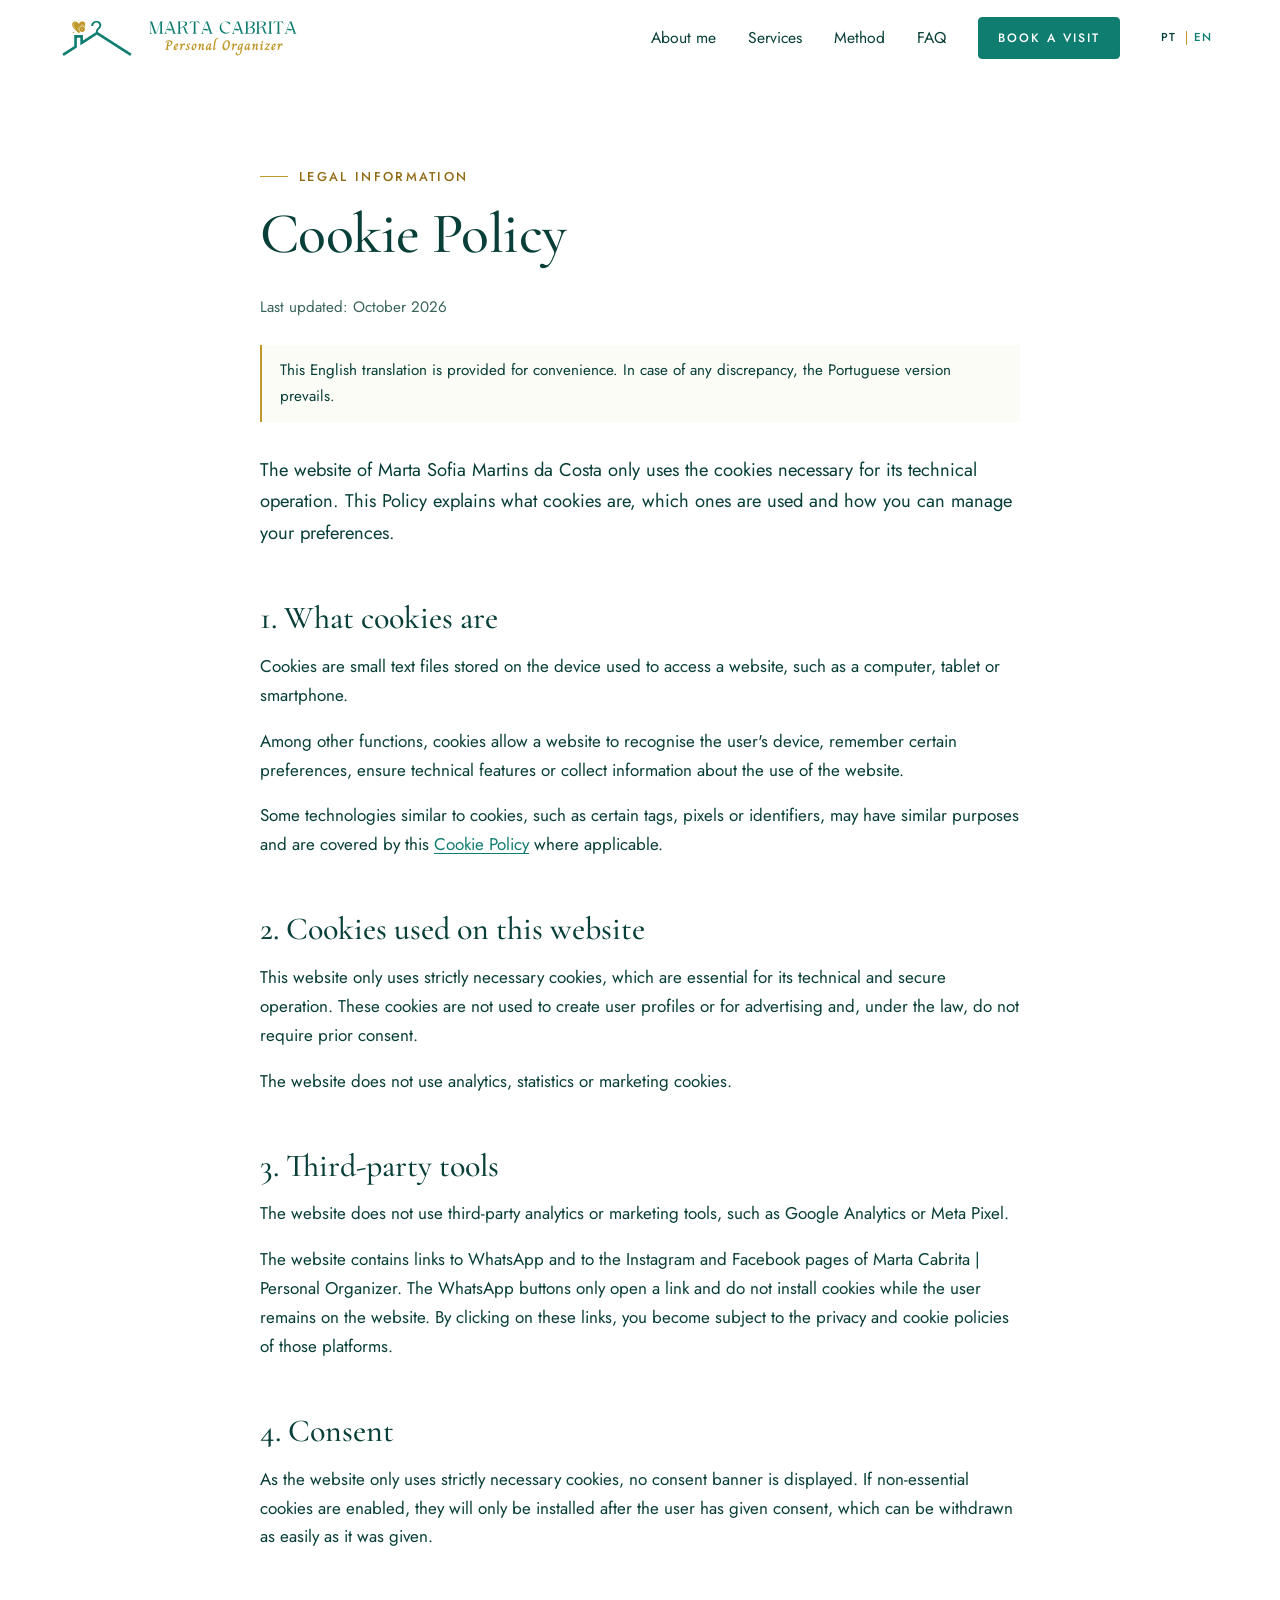
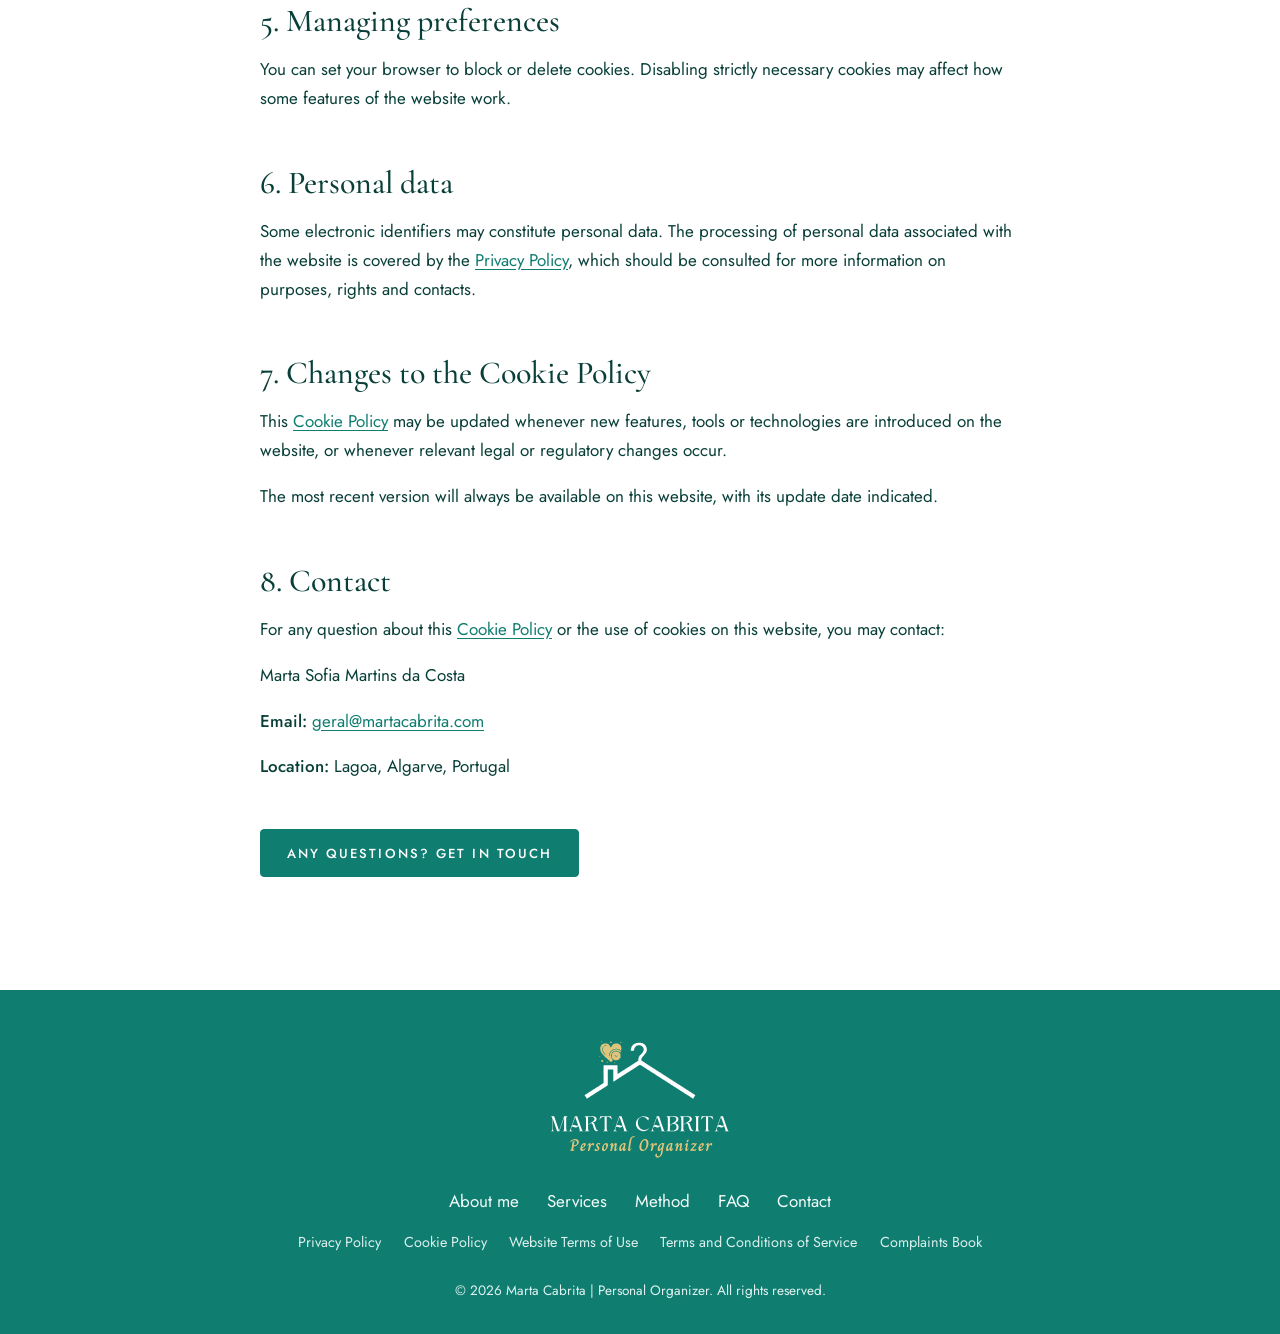
==== cookies.html @ 80154248 "Add files via upload" ====
<!doctype html>
<html lang="pt-PT">
<head>
  <meta charset="utf-8">
  <meta name="viewport" content="width=device-width, initial-scale=1">
  <title>Política de Cookies · Marta Cabrita | Personal Organizer</title>
  <meta name="description" content="O website de Marta Cabrita | Personal Organizer utiliza apenas os cookies estritamente necessários ao seu funcionamento técnico.">
  <meta name="robots" content="index, follow">
  <meta name="theme-color" content="#0F7D70">
  <link rel="icon" href="[data-uri]" type="image/svg+xml"http://www.w3.org/2000/svg" viewBox="0 0 120 120"%3E%3Crect width="120" height="120" rx="22" fill="%230f7d70"/%3E%3Cg transform="translate(6 13) scale(.9)"%3E%3Cg fill="none" stroke="%23fff" stroke-width="8" stroke-linecap="round" stroke-linejoin="round"%3E%3Cpath d="M8 74 L26 60.3 V42 H36 V52.7 L60 34.5 L112 74"/%3E%3Cpath d="M60 34.5 V31 C60 28 67.5 27 67.5 20 A7.5 7.5 0 1 0 52.5 20"/%3E%3C/g%3E%3Cg transform="translate(0 -3.5)"%3E%3Cpath d="M31 39 C19 31.5 18 22 23.5 19 C27 17 30 18.8 31 21.8 C32 18.8 35 17 38.5 19 C44 22 43 31.5 31 39 Z" fill="%23e6c46a"/%3E%3C/g%3E%3C/g%3E%3C/svg%3E" type="image/svg+xml">
  <script>
  /* Idioma: escolhe PT, EN, ES ou FR conforme o equipamento do visitante (ou a escolha guardada) */
  (function () {
    var SUP = ['pt', 'en'], lang = null;
    try { var s = localStorage.getItem('mc-lang'); if (SUP.indexOf(s) > -1) lang = s; } catch (e) {}
    if (!lang) {
      var list = (navigator.languages && navigator.languages.length) ? navigator.languages : [navigator.language || 'pt'];
      for (var i = 0; i < list.length && !lang; i++) {
        var b = String(list[i]).toLowerCase().split('-')[0];
        if (SUP.indexOf(b) > -1) lang = b;
      }
    }
    window.__lang = lang || 'en';
    var h = document.documentElement;
    h.classList.add('js');
    if (window.__lang !== 'pt') {
      h.lang = window.__lang;
      h.classList.add('i18n-pending');
      setTimeout(function () { h.classList.remove('i18n-pending'); }, 1500);
    }
  })();
  </script>
  <style>
/* Tipos de letra incluídos no ficheiro (sem pedidos a terceiros) */
@font-face{font-family:"Cormorant Garamond";src:url([data-uri]) format("woff2");font-weight:500;font-style:normal;font-display:swap}
@font-face{font-family:"Cormorant Garamond";src:url([data-uri]) format("woff2");font-weight:500;font-style:italic;font-display:swap}
@font-face{font-family:"Jost";src:url([data-uri]) format("woff2");font-weight:400;font-style:normal;font-display:swap}
@font-face{font-family:"Jost";src:url([data-uri]) format("woff2");font-weight:500 700;font-style:normal;font-display:swap}
/* =========================================================
   Marta Cabrita · Personal Organizer
   Paleta: verde-água + dourado
   ========================================================= */

/* ---------- Tokens ---------- */
:root {
  --aqua-950: #083F38;   /* verde-escuro */
  --aqua-900: #083F38;   /* verde-escuro: títulos e texto */
  --aqua-700: #0F7D70;   /* verde principal: botões, ligações, destaques */
  --aqua-600: #2AA596;   /* verde intermédio: formas e ícones */
  --aqua-400: #2AA596;
  --aqua-200: rgb(42 165 150 / .3);   /* linhas e divisórias: verde intermédio suavizado */
  --aqua-100: #F2FCFB;   /* verde muito claro: fundos de secções e caixas */
  --aqua-50:  #FFFFFF;

  --gold:       #BF9829;  /* dourado principal: linhas, ícones, molduras */
  --gold-light: #DFC57B;  /* dourado intermédio: sobre verde-escuro */
  --gold-text:  #926C15;  /* dourado escuro: texto dourado em fundo claro */

  --ink:   #083F38;
  --muted: #39645C;
  --paper: #FFFFFF;       /* branco: fundo principal */
  --cream: #FCFCF7;       /* creme: caixas e destaques suaves */
  --white: #FFFFFF;
  --font-script: "Charm", "Cormorant Garamond", cursive;

  --font-serif: "Cormorant Garamond", "Iowan Old Style", Georgia, serif;
  --font-sans: "Jost", system-ui, -apple-system, "Segoe UI", Roboto, sans-serif;

  --radius: 4px;
  --radius-lg: 6px;
  --shadow: 0 1px 2px rgb(18 63 60 / .06), 0 8px 28px rgb(18 63 60 / .08);
  --container: 1160px;
  --header-h: 76px;
  --ease: cubic-bezier(.2, .7, .2, 1);
}

/* ---------- Base ---------- */
*, *::before, *::after { box-sizing: border-box; }
html {
  -webkit-text-size-adjust: 100%;
  scroll-behavior: smooth;
  scroll-padding-top: var(--header-h);
}
body {
  margin: 0;
  font-family: var(--font-sans);
  font-size: 1.0625rem;
  line-height: 1.7;
  color: var(--ink);
  background: var(--paper);
  text-rendering: optimizeLegibility;
  -webkit-font-smoothing: antialiased;
}
img, svg { display: block; max-width: 100%; }
a { color: var(--aqua-700); text-underline-offset: .2em; }
a:hover { color: var(--aqua-900); }
h1, h2, h3 {
  font-family: var(--font-serif);
  font-weight: 500;
  line-height: 1.12;
  color: var(--aqua-900);
  margin: 0 0 .5em;
  text-wrap: balance;
}
h1 { font-size: clamp(2.6rem, 6vw, 4.4rem); letter-spacing: -.01em; }
h2 { font-size: clamp(2.1rem, 4.4vw, 3.1rem); }
h3 { font-size: 1.55rem; }
h1 em, h2 em, .band-quote em { font-style: italic; color: var(--aqua-600); }
p { margin: 0 0 1em; }
ul, ol { margin: 0; padding: 0; list-style: none; }

:focus-visible {
  outline: 3px solid var(--gold);
  outline-offset: 3px;
  border-radius: var(--radius);
}

.container {
  width: min(100% - 2rem, var(--container));
  margin-inline: auto;
}
@media (min-width: 640px) { .container { width: min(100% - 3rem, var(--container)); } }

.visually-hidden {
  position: absolute !important; width: 1px; height: 1px; padding: 0; margin: -1px;
  overflow: hidden; clip: rect(0 0 0 0); white-space: nowrap; border: 0;
}
.skip-link {
  position: absolute; left: 1rem; top: -100px; z-index: 100;
  background: var(--aqua-900); color: var(--white);
  padding: .6rem 1rem; border-radius: var(--radius); text-decoration: none;
}
.skip-link:focus { top: 1rem; color: var(--white); }

.eyebrow {
  font-size: .8rem;
  font-weight: 500;
  letter-spacing: .18em;
  text-transform: uppercase;
  color: var(--gold-text);
  margin-bottom: .9rem;
  display: inline-flex; align-items: center; gap: .7rem;
}
.eyebrow::before {
  content: ""; width: 28px; height: 1px; background: var(--gold);
}

/* ---------- Botões ---------- */
.btn {
  --bg: var(--aqua-700);
  display: inline-flex; align-items: center; justify-content: center; gap: .5rem;
  min-height: 48px;
  padding: .8rem 1.6rem;
  border: 1px solid var(--bg);
  border-radius: var(--radius);
  background: var(--bg);
  color: var(--white);
  font: 500 .82rem/1.2 var(--font-sans);
  letter-spacing: .16em;
  text-transform: uppercase;
  text-decoration: none;
  cursor: pointer;
  transition: background-color .25s var(--ease), color .25s var(--ease), transform .25s var(--ease), box-shadow .25s var(--ease);
}
.btn:hover { --bg: var(--aqua-900); color: var(--white); transform: translateY(-1px); box-shadow: 0 8px 20px rgb(31 111 106 / .25); }
.btn-ghost { background: transparent; color: var(--aqua-900); border-color: var(--gold); }
.btn-ghost:hover { background: var(--aqua-100); color: var(--aqua-900); box-shadow: none; }
.btn-small { min-height: 42px; padding: .55rem 1.2rem; font-size: .76rem; }
.btn-block { width: 100%; }
.btn-whatsapp { --bg: var(--gold-text); margin-top: 1.5rem; }
.btn-whatsapp:hover { --bg: #6e5419; box-shadow: 0 8px 20px rgb(138 106 34 / .25); }

/* ---------- Cabeçalho ---------- */
.site-header {
  position: sticky; top: 0; z-index: 50;
  background: rgb(251 253 252 / .86);
  -webkit-backdrop-filter: saturate(160%) blur(12px);
  backdrop-filter: saturate(160%) blur(12px);
  border-bottom: 1px solid transparent;
  transition: border-color .3s, box-shadow .3s;
}
.site-header.is-scrolled { border-color: var(--gold-light); box-shadow: 0 6px 24px rgb(18 63 60 / .06); }
.header-inner { display: flex; align-items: center; justify-content: space-between; height: var(--header-h); }

.brand { display: flex; align-items: center; gap: .75rem; text-decoration: none; color: var(--aqua-700); }
.brand-mark { width: 30px; height: 36px; }
.brand-text {
  font-family: var(--font-serif); font-size: 1.45rem; line-height: 1; color: var(--aqua-900);
  display: flex; flex-direction: column;
}
.brand-text small {
  font-family: var(--font-sans); font-size: .64rem; letter-spacing: .24em; text-transform: uppercase;
  color: var(--gold-text); margin-top: .3rem;
}

.site-nav ul { display: flex; align-items: center; gap: 2rem; }
.site-nav a:not(.btn) {
  position: relative; text-decoration: none; color: var(--ink); font-size: .98rem; padding: .4rem 0;
}
.site-nav a:not(.btn)::after {
  content: ""; position: absolute; left: 0; right: 0; bottom: 0; height: 1px;
  background: var(--gold); transform: scaleX(0); transform-origin: left;
  transition: transform .3s var(--ease);
}
.site-nav a:not(.btn):hover::after,
.site-nav a[aria-current="true"]::after { transform: scaleX(1); }

.nav-toggle { display: none; }

@media (max-width: 860px) {
  .nav-toggle {
    display: grid; place-items: center;
    width: 48px; height: 48px; border: 0; border-radius: var(--radius);
    background: var(--aqua-100); cursor: pointer;
  }
  .nav-toggle-bar, .nav-toggle-bar::before, .nav-toggle-bar::after {
    display: block; width: 20px; height: 2px; background: var(--aqua-900); border-radius: var(--radius);
    transition: transform .3s var(--ease), background-color .2s;
  }
  .nav-toggle-bar { position: relative; }
  .nav-toggle-bar::before, .nav-toggle-bar::after { content: ""; position: absolute; left: 0; }
  .nav-toggle-bar::before { top: -6px; }
  .nav-toggle-bar::after { top: 6px; }
  .nav-toggle[aria-expanded="true"] .nav-toggle-bar { background: transparent; }
  .nav-toggle[aria-expanded="true"] .nav-toggle-bar::before { transform: translateY(6px) rotate(45deg); }
  .nav-toggle[aria-expanded="true"] .nav-toggle-bar::after { transform: translateY(-6px) rotate(-45deg); }

  .site-nav {
    position: absolute; left: 0; right: 0; top: 100%;
    background: var(--paper);
    border-bottom: 1px solid var(--aqua-100);
    box-shadow: 0 20px 30px rgb(18 63 60 / .08);
    visibility: hidden; opacity: 0; transform: translateY(-8px);
    transition: opacity .25s var(--ease), transform .25s var(--ease), visibility .25s;
  }
  .site-nav.is-open { visibility: visible; opacity: 1; transform: none; }
  .site-nav ul { flex-direction: column; align-items: stretch; gap: 0; padding: .5rem 1rem 1.25rem; }
  .site-nav a:not(.btn) { display: block; padding: .9rem .25rem; border-bottom: 1px solid var(--aqua-100); font-size: 1.05rem; }
  .site-nav a:not(.btn)::after { display: none; }
  .site-nav .btn { margin-top: 1rem; width: 100%; }
}

/* ---------- Hero ---------- */
.hero {
  position: relative;
  overflow: hidden;
  background:
    radial-gradient(60rem 30rem at 85% 10%, var(--aqua-100), transparent 70%),
    linear-gradient(180deg, var(--paper), var(--aqua-50));
  padding: clamp(2.5rem, 7vw, 6rem) 0 clamp(3rem, 8vw, 6.5rem);
}
.hero-inner { display: grid; gap: 3rem; align-items: center; }
@media (min-width: 900px) { .hero-inner { grid-template-columns: 1.15fr .85fr; } }

.lead { font-size: clamp(1.1rem, 1.6vw, 1.25rem); color: var(--muted); max-width: 36rem; }
.hero-actions { display: flex; flex-wrap: wrap; gap: .8rem; margin: 2rem 0 2.2rem; }
.hero-points { display: flex; flex-wrap: wrap; gap: .6rem 1.6rem; color: var(--muted); font-size: .95rem; }
.hero-points li { display: inline-flex; align-items: center; gap: .5rem; }
.hero-points li::before {
  content: ""; width: 7px; height: 7px; background: var(--gold);
}
.hero-art { margin: 0; justify-self: center; width: min(100%, 420px); }
@media (max-width: 899px) { .hero-art { width: min(80%, 300px); } }
.hero-art svg { width: 100%; height: auto; filter: drop-shadow(0 30px 40px rgb(18 63 60 / .12)); }

/* ---------- Secções ---------- */
.section { padding: clamp(4rem, 9vw, 7rem) 0; }
.section-head { max-width: 40rem; margin-bottom: clamp(2.5rem, 5vw, 3.5rem); }
.section-head p:last-child { color: var(--muted); }

/* Sobre */
.about-inner { display: grid; gap: clamp(2.5rem, 6vw, 5rem); align-items: center; }
@media (min-width: 860px) { .about-inner { grid-template-columns: .9fr 1.1fr; } }
.about-photo { position: relative; width: min(440px, 100% - 24px); justify-self: center; margin-right: 18px; }
.about-photo::before {
  content: ""; position: absolute; inset: 18px -18px -18px 18px;
  border: 1px solid var(--gold);
}
.about-photo img,
.photo-placeholder {
  position: relative; width: 100%; aspect-ratio: 4 / 5; object-fit: cover;
  border-radius: var(--radius);
}
.photo-placeholder {
  display: grid; place-items: center;
  background: linear-gradient(160deg, var(--aqua-200), var(--aqua-600));
}
.photo-placeholder span {
  font-family: var(--font-serif); font-style: italic; font-size: clamp(5rem, 12vw, 8rem);
  color: var(--white); opacity: .9; letter-spacing: -.04em;
}
.values { display: grid; gap: 1rem; margin-top: 2rem; }
.values li {
  display: grid; gap: .1rem; padding: 1rem 1.25rem;
  border-left: 2px solid var(--gold); background: var(--aqua-50); border-radius: var(--radius);
}
.values strong { font-family: var(--font-serif); font-weight: 500; font-size: 1.35rem; color: var(--aqua-900); }
.values span { color: var(--muted); font-size: .98rem; }

/* Serviços */
.services { background: var(--aqua-50); }
.cards { display: grid; gap: 1.25rem; grid-template-columns: repeat(auto-fill, minmax(min(100%, 300px), 1fr)); }
.card {
  position: relative;
  background: var(--white);
  border: 1px solid var(--aqua-100);
  border-radius: var(--radius);
  padding: 2rem 1.75rem;
  box-shadow: var(--shadow);
  transition: transform .35s var(--ease), box-shadow .35s var(--ease), border-color .35s;
}
.card::before { content: ""; position: absolute; left: -1px; right: -1px; top: -1px; height: 2px; background: var(--gold); border-radius: var(--radius) var(--radius) 0 0; transform: scaleX(0); transform-origin: left; transition: transform .4s var(--ease); }
.card:hover::before { transform: scaleX(1); }
.card:hover { transform: translateY(-4px); border-color: var(--gold-light); box-shadow: 0 16px 40px rgb(18 63 60 / .12); }
.card-icon {
  width: 52px; height: 52px; padding: 10px; margin-bottom: 1.25rem;
  border-radius: var(--radius); background: var(--aqua-100);
  fill: none; stroke: var(--aqua-700); stroke-width: 2; stroke-linecap: round; stroke-linejoin: round;
}
.card p { color: var(--muted); margin: 0; }

/* Método */
.steps { display: grid; gap: 1.5rem; counter-reset: step; }
@media (min-width: 700px) { .steps { grid-template-columns: repeat(2, 1fr); } }
@media (min-width: 1050px) { .steps { grid-template-columns: repeat(4, 1fr); } }
.step { position: relative; padding-top: 1.5rem; border-top: 1px solid var(--aqua-200); }
.step-num {
  display: block; font-family: var(--font-serif); font-style: italic; font-size: 3rem; line-height: 1;
  color: var(--gold); margin-bottom: .75rem;
}
.step p { color: var(--muted); margin: 0; }

/* Faixa citação */
.band {
  background:
    radial-gradient(40rem 20rem at 10% 0%, rgb(95 179 169 / .35), transparent 70%),
    var(--aqua-900);
  color: var(--white);
  padding: clamp(4rem, 9vw, 6.5rem) 0;
  text-align: center;
}
.band-quote {
  font-family: var(--font-serif); font-size: clamp(1.9rem, 4.2vw, 3rem); line-height: 1.25;
  margin: 0 auto; max-width: 48rem; color: var(--white); text-wrap: balance;
}
.band-quote em { color: var(--gold-light); }

/* FAQ */
.faq-inner { display: grid; gap: 2rem; }
@media (min-width: 900px) { .faq-inner { grid-template-columns: .8fr 1.2fr; gap: 4rem; align-items: start; } }
.accordion { border-top: 1px solid var(--aqua-200); }
.accordion details { border-bottom: 1px solid var(--aqua-200); }
.accordion summary {
  display: flex; justify-content: space-between; align-items: center; gap: 1rem;
  padding: 1.25rem 0; cursor: pointer; list-style: none;
  font-family: var(--font-serif); font-size: 1.35rem; color: var(--aqua-900);
}
.accordion summary::-webkit-details-marker { display: none; }
.accordion summary::after {
  content: ""; flex: none; width: 12px; height: 12px;
  border-right: 2px solid var(--gold); border-bottom: 2px solid var(--gold);
  transform: rotate(45deg) translateY(-4px); transition: transform .3s var(--ease);
}
.accordion details[open] summary::after { transform: rotate(-135deg) translateY(-2px); }
.accordion details p { color: var(--muted); padding: 0 2rem 1.25rem 0; margin: 0; }

/* Contacto */
.contact { background: linear-gradient(180deg, var(--paper), var(--aqua-100)); }
.contact-inner { display: grid; gap: 3rem; }
@media (min-width: 900px) { .contact-inner { grid-template-columns: 1fr 1fr; gap: 5rem; align-items: start; } }
.contact-list { display: grid; gap: .9rem; margin-top: 1.75rem; }
.contact-list li { display: flex; align-items: center; gap: .9rem; }
.contact-list svg {
  flex: none; width: 40px; height: 40px; padding: 9px; border-radius: var(--radius);
  background: var(--white); border: 1px solid var(--gold-light);
  fill: none; stroke: var(--aqua-700); stroke-width: 1.6; stroke-linecap: round; stroke-linejoin: round;
}
.contact-list a { color: var(--ink); text-decoration: none; overflow-wrap: anywhere; }
.contact-list a:hover { color: var(--aqua-700); text-decoration: underline; }

.contact-form {
  background: var(--white);
  border-radius: var(--radius);
  padding: clamp(1.5rem, 4vw, 2.5rem);
  box-shadow: var(--shadow);
  border-top: 3px solid var(--gold);
}
.field { margin-bottom: 1.2rem; }
.field label { display: block; font-weight: 500; font-size: .95rem; margin-bottom: .4rem; color: var(--aqua-900); }
.field input, .field select, .field textarea {
  width: 100%; min-height: 48px;
  padding: .75rem 1rem;
  font: inherit; font-size: 1rem; color: var(--ink);
  background: var(--aqua-50);
  border: 1px solid var(--aqua-200);
  border-radius: var(--radius);
  transition: border-color .2s, box-shadow .2s, background-color .2s;
}
.field textarea { resize: vertical; min-height: 130px; }
.field input:focus, .field select:focus, .field textarea:focus {
  outline: none; background: var(--white); border-color: var(--aqua-600);
  box-shadow: 0 0 0 4px rgb(47 138 130 / .15);
}
.field [aria-invalid="true"] { border-color: #b3261e; }
.field-error { color: #b3261e; font-size: .88rem; margin: .35rem 0 0; }
.form-note { font-size: .85rem; color: var(--muted); margin: 1rem 0 0; text-align: center; }

/* ---------- Rodapé ---------- */
.site-footer { background: var(--aqua-950); color: var(--aqua-200); padding: 3rem 0 2rem; }
.footer-inner { display: grid; gap: 1.5rem; justify-items: center; text-align: center; }
.footer-brand { font-family: var(--font-serif); font-size: 1.6rem; color: var(--white); margin: 0; display: flex; flex-direction: column; line-height: 1.1; }
.footer-brand small { font-family: var(--font-sans); font-size: .66rem; letter-spacing: .24em; text-transform: uppercase; color: var(--gold-light); margin-top: .4rem; }
.site-footer ul { display: flex; flex-wrap: wrap; justify-content: center; gap: .5rem 1.75rem; }
.site-footer a { color: var(--aqua-200); text-decoration: none; }
.site-footer a:hover { color: var(--gold-light); }
.copyright { font-size: .85rem; margin: 0; opacity: .8; }

/* 404 */
.notfound { min-height: 100vh; display: grid; place-items: center; text-align: center; }
.notfound .lead { margin-inline: auto; }

/* ---------- Animações de entrada ---------- */
.js .reveal { opacity: 0; transform: translateY(18px); transition: opacity .7s var(--ease), transform .7s var(--ease); }
.js .reveal.is-visible { opacity: 1; transform: none; }

@media (prefers-reduced-motion: reduce) {
  html { scroll-behavior: auto; }
  *, *::before, *::after { transition-duration: .01ms !important; animation-duration: .01ms !important; }
  .js .reveal { opacity: 1; transform: none; }
}

/* ---------- Impressão ---------- */
@media print {
  .site-header, .hero-art, .contact-form, .btn { display: none !important; }
  body { background: #fff; }
}

@media (max-width: 859px) { .about-photo { width: min(320px, 100% - 24px); } }
/* ---------- Página legal ---------- */
.legal { padding: clamp(3rem, 7vw, 5rem) 0 clamp(4rem, 8vw, 6rem); background: linear-gradient(180deg, var(--aqua-50), var(--paper) 30rem); }
.legal-inner { max-width: 760px; }
.legal h1 { font-size: clamp(2.4rem, 5.5vw, 3.6rem); }
.legal h2 { font-size: clamp(1.6rem, 3vw, 2rem); margin-top: 0; padding-top: .5rem; }
.legal section { margin-top: 2.75rem; }
.legal ul:not(.legal-card) { list-style: none; display: grid; gap: .6rem; margin: 0 0 1em; }
.legal ul:not(.legal-card) li { position: relative; padding-left: 1.4rem; }
.legal ul:not(.legal-card) li::before { content: ""; position: absolute; left: 0; top: .72em; width: 6px; height: 6px; background: var(--gold); }
.legal-updated { color: var(--muted); font-size: .95rem; }
.legal-intro { font-size: 1.15rem; color: var(--ink); margin-top: 2rem; }
.legal-card { display: grid; gap: .35rem; padding: 1.25rem 1.5rem; margin: 0 0 1em; background: var(--white); border: 1px solid var(--aqua-100); border-left: 3px solid var(--gold); border-radius: var(--radius); box-shadow: var(--shadow); }
.legal-card strong, .legal li strong { color: var(--aqua-900); font-weight: 500; }
.legal-note { background: var(--aqua-100); border-radius: var(--radius); padding: 1.1rem 1.4rem; margin: 1.5rem 0; }
.legal-note p { margin: 0; }
.legal mark { background: #F5EDCB; color: #926C15; padding: 0 .3em; border-radius: var(--radius); }
.toc { margin-top: 2rem; padding: 1.25rem 1.5rem; background: var(--white); border: 1px solid var(--aqua-100); border-radius: var(--radius); }
.toc-title { font-weight: 500; color: var(--aqua-900); margin-bottom: .5rem; }
.toc ol { list-style: decimal; padding-left: 1.3rem; display: grid; gap: .25rem; }
.toc ol li::marker { color: var(--gold-text); }
.toc a { text-decoration: none; }
.toc a:hover { text-decoration: underline; }
.table-wrap { overflow-x: auto; margin: 0 0 1em; border: 1px solid var(--aqua-100); border-radius: var(--radius); background: var(--white); }
.legal table { width: 100%; border-collapse: collapse; font-size: .97rem; min-width: 520px; }
.legal th, .legal td { text-align: left; vertical-align: top; padding: .85rem 1.1rem; border-bottom: 1px solid var(--aqua-100); }
.legal th { background: var(--aqua-50); color: var(--aqua-900); font-weight: 500; }
.legal tr:last-child td { border-bottom: 0; }
.legal-back { margin-top: 3rem; }
.copyright a { color: inherit; text-decoration: underline; }
@media (max-width: 480px) { .site-header .btn-small { padding: .5rem .9rem; font-size: .88rem; } .brand-text { font-size: 1.25rem; } }
/* ---------- Transição suave entre páginas ---------- */
@view-transition { navigation: auto; }
.site-header { view-transition-name: cabecalho; }
.site-footer { view-transition-name: rodape; }
::view-transition-old(root) { animation: sair .25s var(--ease) both; }
::view-transition-new(root) { animation: entrar .35s var(--ease) both; }
@keyframes sair { to { opacity: 0; transform: translateY(-6px); } }
@keyframes entrar { from { opacity: 0; transform: translateY(8px); } }
@media (prefers-reduced-motion: reduce) {
  ::view-transition-old(root), ::view-transition-new(root) { animation: none; }
}
/* Botão "Marcar visita" com a mesma cor da página principal */
.site-nav .btn, .site-nav .btn:hover { --bg: #0f7d70; }
/* ---------- Idiomas ---------- */
.i18n-pending body { visibility: hidden; }
.lang-switch { display: flex; gap: .15rem; }
.lang-switch button {
  min-width: 34px; min-height: 34px; padding: .2rem .35rem;
  font: 500 .72rem/1 var(--font-sans); letter-spacing: .12em;
  color: var(--muted); background: transparent;
  border: 1px solid transparent; border-radius: var(--radius); cursor: pointer;
  transition: color .2s, border-color .2s;
}
.lang-switch button:hover { color: var(--aqua-700); }
.lang-switch button[aria-pressed="true"] { color: var(--aqua-700); border-color: var(--gold); }
@media (max-width: 860px) {
  .site-nav .lang-item { order: 99; padding-top: 1rem; }
  .lang-switch { justify-content: center; gap: .5rem; }
  .lang-switch button { min-width: 48px; min-height: 44px; font-size: .8rem; }
}
/* ---------- Topo: benefícios (maqueta) ---------- */
.hero { background: var(--paper); padding: clamp(3.5rem, 8vw, 6.5rem) 0 clamp(3.5rem, 7vw, 5.5rem); border-bottom: 1px solid var(--aqua-100); overflow: visible; }
.hero-intro { text-align: center; max-width: 52rem; margin: 0 auto clamp(3rem, 6vw, 4.5rem); }
.hero-intro .eyebrow { color: var(--aqua-700); letter-spacing: .24em; }
.hero-intro .eyebrow::before { display: none; }
.hero-intro h1 { font-size: clamp(2.3rem, 4.8vw, 4rem); margin-bottom: 0; }
.hero-intro h1 em { display: inline-block; }
.hero-intro .lead { margin: 1.5rem auto 0; max-width: 40rem; }
.benefits { display: grid; grid-template-columns: repeat(4, minmax(0, 1fr)); gap: clamp(1.5rem, 3vw, 2.5rem); }
.benefit { display: flex; flex-direction: column; align-items: center; text-align: center; }
.benefit img { width: 100%; max-width: 270px; height: auto; mix-blend-mode: multiply; margin-bottom: 1.4rem; }
.benefit-label { font-size: .76rem; font-weight: 500; letter-spacing: .22em; text-transform: uppercase; color: var(--aqua-700); margin: 0 0 .7rem; }
.benefit-title { font-style: italic; font-size: clamp(1.45rem, 2vw, 1.85rem); line-height: 1.18; margin: 0 0 .9rem; text-wrap: balance; }
.benefit-text { color: var(--muted); font-size: .98rem; line-height: 1.7; max-width: 19rem; margin: 0 0 1.6rem; }
.benefit::after { content: ""; width: 48px; height: 1px; background: var(--gold); margin-top: auto; }
@media (max-width: 1000px) { .benefits { grid-template-columns: repeat(2, minmax(0, 1fr)); row-gap: 3rem; } }
@media (max-width: 560px) {
  .benefits { grid-template-columns: 1fr; row-gap: 2.75rem; }
  .benefit img { max-width: 240px; }
}

/* ---------- Cabeçalho (maqueta) ---------- */
.site-nav a[aria-current="true"] { color: var(--aqua-700); }
.lang-switch { gap: 0; }
.lang-switch button, .lang-switch button[aria-pressed="true"] { border: 0; color: var(--ink); position: relative; }
.lang-switch button[aria-pressed="true"] { color: var(--aqua-700); font-weight: 600; }
.lang-switch button + button::before {
  content: ""; position: absolute; left: 0; top: 50%; width: 1px; height: 14px;
  background: var(--gold); transform: translateY(-50%);
}
/* ---------- Logótipo ---------- */
.brand { gap: .8rem; }
.brand-mark { width: 60px; height: 39px; flex: none; }
.brand-text { font-family: var(--font-serif); font-size: 1.28rem; line-height: 1; letter-spacing: .12em; text-transform: uppercase; color: var(--aqua-700); }
.brand-text small { font-family: var(--font-serif); font-style: italic; font-size: 1.02rem; letter-spacing: .02em; text-transform: none; color: var(--gold); margin-top: .28rem; }
.footer-mark { display: block; width: 76px; height: 49px; margin: 0 auto -.6rem; }
.footer-brand { letter-spacing: .12em; text-transform: uppercase; font-size: 1.45rem; }
.footer-brand small { font-family: var(--font-serif); font-style: italic; font-size: 1.1rem; letter-spacing: .02em; text-transform: none; }
@media (max-width: 480px) { .brand-mark { width: 44px; height: 29px; } .brand-text { font-size: 1.08rem; letter-spacing: .1em; } .brand-text small { font-size: .92rem; } }
/* ================= Identidade visual Marta Cabrita ================= */
@font-face{font-family:"Charm";src:url([data-uri]) format("woff2");font-weight:400;font-style:normal;font-display:swap}
.logo-sprite { position: absolute; width: 0; height: 0; overflow: hidden; }
h1, h2, h3 { color: var(--aqua-900); }
h1 em, h2 em, .hero-intro h1 em { color: var(--aqua-700); }
.eyebrow { color: var(--gold-text); }
.hero-intro .eyebrow, .benefit-label { color: var(--aqua-700); }
.btn:hover { --bg: var(--aqua-900); }
.btn-ghost { color: var(--aqua-900); border-color: var(--gold); }
.btn-ghost:hover { background: var(--aqua-100); color: var(--aqua-900); }
.btn-whatsapp { --bg: var(--gold-text); }
.btn-whatsapp:hover { --bg: var(--aqua-900); }
.site-header { background: rgb(255 255 255 / .94); }
.site-header.is-scrolled { border-color: var(--aqua-100); }
.services { background: var(--aqua-100); }
.card { border-color: var(--white); }
.card-icon { background: var(--aqua-100); stroke: var(--aqua-700); }
.values li { background: var(--cream); }
.toc, .legal-card { background: var(--cream); }
.band { background: radial-gradient(40rem 20rem at 10% 0%, rgb(42 165 150 / .28), transparent 70%), var(--aqua-900); }
.band-quote { font-family: var(--font-script); font-size: clamp(1.9rem, 4vw, 2.9rem); line-height: 1.35; }
.band-quote em { font-style: normal; color: var(--gold-light); }
.contact { background: linear-gradient(180deg, var(--paper), var(--aqua-100)); }
.field input, .field select, .field textarea { background: var(--white); border-color: var(--aqua-200); }
.field input:focus, .field select:focus, .field textarea:focus { border-color: var(--aqua-700); box-shadow: 0 0 0 4px rgb(15 125 112 / .14); }
.site-footer { background: var(--aqua-900); color: var(--aqua-100); }
.site-footer a { color: var(--aqua-100); }
.site-footer a:hover { color: var(--gold-light); }
.step-num { color: var(--gold); }
:focus-visible { outline-color: var(--gold); }
/* Logótipo oficial */
.brand { gap: .7rem; align-items: center; }
.brand-symbol { width: 74px; height: 40px; flex: none; }
.brand-wordmark { width: 156px; height: 43px; flex: none; }
.footer-logo { display: grid; justify-items: center; gap: .55rem; --logo-green: #FFFFFF; --logo-gold: #DFC57B; }
.footer-symbol { width: 118px; height: 64px; }
.footer-wordmark { width: 190px; height: 52px; }
@media (max-width: 480px) { .brand-symbol { width: 58px; height: 32px; } .brand-wordmark { width: 104px; height: 29px; } }
/* ================= Alterações outubro 2026 ================= */
/* Serviços: ícones dourados */
.card-icon { background: var(--cream); stroke: var(--gold); stroke-width: 1.8; }
.card:hover { border-color: var(--gold-light); }
/* Sobre mim */
.about-copy p { margin-bottom: .9em; }
.about-highlight { font-family: var(--font-serif); font-style: italic; font-size: 1.4rem; line-height: 1.4; color: var(--aqua-700); margin: 1.4rem 0 0; padding-left: 1.1rem; border-left: 2px solid var(--gold); }
/* Perguntas frequentes com + */
.accordion summary::after {
  content: "+"; width: auto; height: auto; border: 0; transform: none;
  font: 300 1.75rem/1 var(--font-sans); color: var(--gold); transition: transform .3s var(--ease);
}
.accordion details summary::after, .accordion details[open] summary::after { transform: none !important; }
.accordion details:not([open]) > summary::after { content: "+"; }
.accordion details[open] > summary::after { content: "−"; }
.faq-more { border-bottom: 0 !important; margin-top: 2rem; }
.faq-more > summary {
  justify-content: center; gap: .6rem; width: max-content; margin: 0 auto; padding: .8rem 1.5rem;
  border: 1px solid var(--gold); border-radius: var(--radius);
  font: 500 .82rem/1.2 var(--font-sans); letter-spacing: .14em; text-transform: uppercase; color: var(--aqua-900);
}
.faq-more > summary:hover { background: var(--cream); }
.faq-more > summary::after { font-size: 1.3rem; }
.faq-groups { padding-top: 1rem; text-align: left; }
.faq-group-title {
  font: 500 .78rem/1.4 var(--font-sans); letter-spacing: .18em; text-transform: uppercase; color: var(--gold-text);
  margin: 2.2rem 0 .3rem; padding-bottom: .6rem; border-bottom: 1px solid var(--gold-light);
}
/* Rodapé com informação legal */
.footer-legal ul { gap: .4rem 1.4rem; font-size: .9rem; }
.footer-legal a { opacity: .9; }
.site-footer nav + nav { margin-top: -.6rem; }
/* Páginas legais */
.legal h3 { font-size: 1.3rem; margin: 1.6rem 0 .5rem; }
.legal section > ul { margin-bottom: 1em; }
.legal-lang-note { display: none; background: var(--cream); border-left: 2px solid var(--gold); padding: .8rem 1.1rem; margin: 1.5rem 0 0; font-size: .95rem; }
html[lang="en"] .legal-lang-note { display: block; }
.legal-form { background: var(--cream); border: 1px solid var(--gold-light); border-radius: var(--radius); padding: 1.3rem 1.5rem; margin: 1rem 0; }
.legal-form p { margin: 0 0 .5rem; }
.legal-identity { background: var(--cream); border-left: 3px solid var(--gold); border-radius: 0 var(--radius) var(--radius) 0; padding: 1.1rem 1.4rem; margin: 0 0 1em; }
.legal-identity p { margin: 0 0 .25rem; }
/* Paleta atualizada (verde muito claro #F2FCFB, creme #FCFCF7): linhas e divisórias num tom suave do verde intermédio */
.site-header.is-scrolled, .hero { border-color: var(--aqua-200); }
.toc, .table-wrap, .legal th, .legal td { border-color: var(--aqua-200); }
.card { border-color: var(--aqua-200); }
/* Linhas separadoras subtis em dourado fino (as do método mantêm-se) */
:root { --line-gold: rgb(191 152 41 / .38); }
.site-header { border-bottom-width: 1px; }
.site-header.is-scrolled { border-color: var(--line-gold); box-shadow: 0 4px 18px rgb(8 63 56 / .04); }
.hero { border-bottom: 1px solid var(--line-gold); }
.accordion, .accordion details { border-color: var(--line-gold); }
.faq-group-title { border-bottom-color: var(--line-gold); }
.toc, .table-wrap, .legal th, .legal td { border-color: var(--line-gold); }
/* Fundos verdes no verde principal da paleta (#0F7D70) */
.band { background: radial-gradient(40rem 20rem at 10% 0%, rgb(42 165 150 / .45), transparent 70%), var(--aqua-700); }
.site-footer { background: var(--aqua-700); color: var(--aqua-100); }
.site-footer .copyright { opacity: .92; }
.btn:hover { --bg: var(--aqua-700); box-shadow: 0 8px 22px rgb(15 125 112 / .32); }
.btn-whatsapp:hover { --bg: var(--aqua-700); }
  </style>
  <!-- Pré-carrega a outra página para a navegação ser instantânea -->
  <script type="speculationrules">{"prerender":[{"where":{"href_matches":"*index.html*"},"eagerness":"moderate"}]}</script>
  <link rel="prefetch" href="index.html">
</head>
<body>
  <svg class="logo-sprite" width="0" height="0" aria-hidden="true" focusable="false"><defs><clipPath id="mcsa"><path d="M242 250h71.69v64H242Zm0 0"/></clipPath><clipPath id="mcsb"><path d="M239.44 292H243v4h-3.56Zm0 0"/></clipPath><clipPath id="mcsc"><path d="M288 313h4v3.83h-4Zm0 0"/></clipPath><clipPath id="mcsd"><path d="M244 243.33h5V247h-5Zm0 0"/></clipPath><symbol id="mc-simbolo" viewBox="179.48 232.27 390.77 213.07"><path style="fill:var(--logo-green,#0F7D70)" fill-rule="evenodd" d="M197.59 433.82c-.23-.25-.42-.5-.42-.55s-.47-.8-1.05-1.66a46 46 0 0 1-1.14-1.76c-.1-.22-.22-.41-1.05-1.65a53 53 0 0 0-1.67-2.6 31 31 0 0 1-1.07-1.66c0-.04-.17-.29-.37-.55-.42-.55-.37-.99.13-1.22.41-.19.61-.31 2.37-1.48a26 26 0 0 1 2.28-1.45c.12-.06.62-.38 1.11-.72s.93-.61.96-.61c.04 0 .49-.29 1-.64s.96-.64.99-.64.46-.28.95-.61c.5-.34 1-.66 1.11-.72.32-.15.63-.35 2.28-1.45a23 23 0 0 1 2.28-1.44c.12-.06.62-.38 1.11-.72s.92-.61.95-.61.48-.29.99-.64c.52-.35.98-.64 1.02-.64s.32-.18.61-.39q.85-.66 1.3-.85c.12-.06.62-.38 1.11-.71.49-.34.93-.62.96-.62s.48-.28 1-.64c.51-.35.96-.64.99-.64.02 0 .45-.27.95-.61s.99-.66 1.11-.72c.31-.15.63-.35 2.28-1.44a27 27 0 0 1 2.27-1.45c.12-.06.62-.38 1.12-.72.49-.33.92-.61.95-.61s.47-.29.99-.64c.51-.35.96-.64.99-.64s.47-.27.97-.61c1.29-.85 1.44-.95 1.68-1.05.11-.05.44-.28.73-.5s.55-.4.59-.4.48-.27.98-.61c.49-.33 1-.67 1.13-.74l1.25-.79 1.27-.78 1.73-1.14a30 30 0 0 1 2.28-1.45c.12-.05.62-.38 1.11-.71.5-.34.93-.62.96-.62s.47-.28.98-.64c.52-.35.97-.64 1-.64s.47-.27.96-.61 1-.66 1.11-.72c.32-.15.63-.35 2.28-1.44 1.65-1.1 1.96-1.3 2.28-1.45.12-.06.62-.38 1.11-.72s.94-.61 1-.61c.05 0 .34-.21.63-.46l.54-.46v-29.33c0-18.3.05-29.41.13-29.54.12-.19 2.87-.22 23.08-.25 16.91-.03 23 0 23.14.12.16.14.19 2.58.19 14.59 0 14.14.03 15.08.43 14.44.1-.16.48-.41 1-.66.12-.06.62-.38 1.11-.72s.92-.61.95-.61.48-.29.99-.65c.52-.35.96-.64 1-.64.03 0 .47-.27.97-.6 1.28-.86 1.43-.95 1.67-1.06.12-.05.45-.27.73-.5.29-.22.56-.4.61-.4s.5-.29 1.02-.64c.51-.35.96-.64.98-.64s.46-.28.96-.61c.49-.34.99-.66 1.11-.72.31-.15.63-.35 2.28-1.45a25 25 0 0 1 2.27-1.44c.12-.06.62-.38 1.12-.72.49-.34.92-.61.95-.61s.47-.29.99-.64c.51-.35.97-.64 1.02-.64.04 0 .32-.18.6-.39a7 7 0 0 1 1.3-.85c.12-.06.62-.38 1.12-.71.49-.34.92-.62.96-.62s.48-.28.99-.64c.52-.35.96-.64.99-.64s.46-.27.95-.61c.5-.34 1-.66 1.12-.72.31-.15.62-.35 2.27-1.44a26 26 0 0 1 2.28-1.45c.12-.06.61-.37 1.09-.7s.93-.62.99-.65c.07-.03.8-.5 1.62-1.04a23 23 0 0 1 2.28-1.45c.12-.06.62-.38 1.11-.72s.92-.61.95-.61.48-.29.99-.64c.52-.36.97-.64 1-.64s.47-.28.97-.61a14 14 0 0 1 1.67-1.06c.12-.05.45-.27.73-.49.29-.22.56-.41.61-.41s.5-.28 1.02-.64c.51-.35.96-.64.99-.64s.45-.27.95-.61.99-.66 1.11-.72c.32-.15.63-.35 2.28-1.44 1.65-1.1 1.96-1.3 2.28-1.45.11-.06.61-.38 1.11-.72.49-.33.92-.61.95-.61s.47-.29.99-.64a10 10 0 0 1 1-.64c.03 0 .48-.29.99-.64.52-.35.97-.64 1.01-.64.03 0 .49-.29 1-.64.52-.36.96-.64 1-.64.03 0 .48-.29.99-.64.52-.36.97-.64 1-.64s.38-.24.78-.52l.71-.51v-1.66c-.01-3.14.54-6.58 1.37-8.53.1-.26.19-.53.19-.62 0-.13 1.23-2.66 1.62-3.33a78 78 0 0 1 2.66-3.83 92 92 0 0 1 2.82-3.21 162 162 0 0 0 6.54-7.39c.2-.21 1.13-1.61 1.41-2.13 1.3-2.39 1.49-3.1 1.57-5.85.08-2.82-.16-3.95-1.33-6.34a12 12 0 0 0-2.6-3.68 15 15 0 0 0-3.93-3.02l-.93-.48c-.85-.46-1.29-.62-3.27-1.16-1.08-.3-5.42-.34-6.83-.07-1.67.32-2.62.6-3.71 1.11l-1.42.66c-.78.36-2.1 1.39-3.31 2.57-.96.94-1.47 1.58-2.19 2.79a18 18 0 0 0-1.38 2.99c-.11.15-.23.47-.27.71s-.14.62-.22.85c-.25.71-.49 1.8-.61 2.71-.06.47-.18 1.23-.27 1.7-.08.47-.15 1.1-.15 1.4q0 .54-.23.62c-.34.14-9.9-.25-10.2-.4-.22-.12-.25-.26-.18-1.02.22-2.33.39-3.68.59-4.65.13-.59.25-1.23.29-1.43.08-.48.73-2.64 1.01-3.34a21 21 0 0 1 2.35-4.65c.22-.28.39-.56.39-.62 0-.1.53-.8 1.28-1.71 1.41-1.7 4.13-4.07 5.48-4.77l1.14-.63a22 22 0 0 1 4.99-2.15c1.87-.55 2.17-.63 3.27-.83 5.95-1.11 12.28-.81 17.08.79l.86.25c.23.06.78.28 1.22.49s.84.37.89.37c.12 0 1.78 1.02 3.22 1.98a28 28 0 0 1 6.01 6.07 20 20 0 0 1 3.27 8.47c.36 2.69.36 4.02 0 6.69-.19 1.4-.38 2.12-1.1 4.02a26 26 0 0 1-1.91 3.74c-.31.61-2.51 3.63-3.62 4.96a108 108 0 0 1-4.07 4.65l-1.56 1.71c-.06.04-.63.71-1.28 1.49l-1.49 1.78a15 15 0 0 0-3.36 9.55c0 1.48.02 1.57.33 1.7.35.15.45.21 1.78 1.1.49.33.93.61.96.61.04 0 .49.28 1 .64.51.35.96.64.99.64s.46.27.95.61 1 .66 1.11.72c.32.15.64.35 2.28 1.45.82.54 1.55 1.01 1.62 1.04s.51.32 1 .65c.48.33.96.64 1.08.7.32.15.63.35 2.28 1.45a23 23 0 0 0 2.28 1.44c.12.06.62.38 1.11.72s.92.61.95.61.48.29.99.64c.52.36.96.64 1 .64.03 0 .48.29.99.64.52.36.97.64 1.01.64s.49.29 1 .65c.52.35.97.64 1 .64s.48.28 1 .64c.51.35.95.64.98.64s.46.27.96.61.99.66 1.11.72c.31.15.63.35 2.28 1.44 1.65 1.1 1.96 1.3 2.27 1.45.12.06.62.38 1.12.72.49.33.92.61.95.61s.47.29.99.64c.51.35.97.64 1.02.64.04 0 .32.18.6.39.59.44.99.71 1.3.85.12.05.62.37 1.12.71.49.34.92.61.95.61.04 0 .49.29 1 .64.52.36.96.64.99.64s.46.28.95.62c.5.33 1 .66 1.11.71.32.16.63.36 2.28 1.45.82.55 1.61 1.06 1.74 1.14l1.26.78 1.25.79c.13.07.64.41 1.14.74.49.34.93.61.97.61s.31.17.6.39c.59.44.99.7 1.3.85.12.05.62.37 1.11.71s.93.61.96.61.48.29 1 .64c.51.35.96.64.99.64s.45.28.95.61c.49.34.99.66 1.11.72.32.16.64.36 2.28 1.45a38 38 0 0 0 1.62 1.05c.06.03.51.32.99.65.48.32.97.64 1.09.7.31.15.63.35 2.28 1.44a27 27 0 0 0 2.28 1.45c.11.05.61.38 1.11.71.49.34.92.62.95.62s.47.29.99.64c.51.35.96.64 1 .64.03 0 .46.27.96.6 1.29.86 1.44.95 1.68 1.06.11.05.44.28.73.5s.56.4.6.4c.05 0 .51.29 1.02.64.52.35.96.64.99.64s.46.28.95.62c.5.33 1 .66 1.12.71.31.16.62.36 2.27 1.45a24 24 0 0 0 2.28 1.44c.12.06.62.38 1.11.72s.93.61.96.61.47.29.98.64c.52.36.98.65 1.03.65.04 0 .31.17.6.39.59.44.99.7 1.3.84.12.06.62.38 1.11.71.5.34.93.62.96.62.04 0 .48.29 1 .64.51.35.96.64.99.64s.46.28.95.61c.49.34.99.66 1.11.72.32.15.63.35 2.28 1.45l1.74 1.13 1.26.79 1.25.78 1.13.75c.5.33.94.6.98.6s.31.18.6.39c.58.45.98.71 1.3.85.11.05.62.37 1.11.71s.92.62.95.62.48.28.99.64c.51.35.96.64 1 .64.03 0 .46.27.96.61s.99.66 1.11.72c.32.15.64.35 2.28 1.45l1.61 1.04c.07.03.52.32 1 .65s.97.64 1.09.7c.31.15.63.35 2.28 1.45a25 25 0 0 0 2.27 1.44c.12.06.62.38 1.12.72.49.34.92.61.95.61s.47.29.99.64c.51.36.96.64.99.64s.47.28.97.61c1.29.86 1.44.95 1.67 1.06.12.05.45.27.74.49s.55.41.6.41.51.28 1.02.64c.52.35.96.64.99.64s.46.27.95.61c.5.34 1 .66 1.11.72.32.15.63.35 2.28 1.44 1.65 1.1 1.96 1.3 2.28 1.45.12.06.62.38 1.11.72s.92.61.95.61.48.29.99.64c.52.35.98.64 1.02.64s.32.18.61.39q.85.65 1.3.85c.12.05.62.37 1.11.71s.93.61.96.61.48.29 1 .64c.51.36.96.64.99.64s.45.28.95.62.99.66 1.11.71c.32.16.63.36 2.28 1.45.82.55 1.6 1.06 1.74 1.14l1.26.78 1.25.79c.13.07.64.41 1.13.74.5.34.94.61.98.61s.31.17.59.39c.59.44.99.7 1.31.85.11.05.61.37 1.11.71.49.33.92.61.95.61s.47.29.99.64c.51.35.96.64.99.64s.47.27.97.61c1.29.86 1.44.95 1.68 1.05.11.05.44.28.73.5s.56.4.6.4c.05 0 .51.29 1.02.64.52.36.97.65 1.02.65.16 0 1.18.88 1.18 1.03 0 .08-.16.36-.35.61-.2.26-.36.5-.36.54 0 .03-.48.78-1.07 1.66s-1.07 1.62-1.07 1.64a10 10 0 0 1-.64.98c-.35.52-.64.97-.64 1.01s-.29.49-.64 1c-.35.52-.64.96-.64.99s-.29.48-.64.99c-.35.52-.64.99-.64 1.05 0 .16-.82 1.02-.97 1.02-.08 0-.47-.22-.88-.5a8 8 0 0 0-.8-.49c-.03 0-.47-.29-.99-.64a10 10 0 0 0-.99-.64c-.03 0-.45-.28-.95-.62a16 16 0 0 0-1.11-.72c-.32-.15-.63-.35-2.28-1.44-.82-.55-1.6-1.06-1.74-1.14l-1.26-.78-1.25-.79-1.13-.74c-.5-.34-.94-.61-.98-.61a3 3 0 0 1-.59-.39c-.59-.44-.99-.7-1.31-.85-.11-.05-.61-.37-1.11-.71-.49-.33-.92-.61-.96-.61s-.48-.29-.99-.64c-.52-.35-.96-.64-.99-.64s-.46-.28-.95-.62c-.5-.33-1-.66-1.12-.71-.31-.16-.62-.35-2.27-1.45l-1.74-1.13-1.26-.79-1.26-.78-2.1-1.36c-.05 0-.31-.17-.6-.39a8 8 0 0 0-1.3-.84c-.12-.06-.62-.38-1.11-.71-.5-.34-.93-.62-.96-.62a10 10 0 0 1-1-.64c-.51-.35-.96-.64-.99-.64s-.46-.28-.95-.61c-.49-.34-1-.66-1.11-.72-.32-.15-.64-.36-2.28-1.45a33 33 0 0 0-1.62-1.04c-.07-.03-.51-.33-.99-.65-.49-.33-.97-.65-1.09-.7-.32-.16-.63-.36-2.28-1.45a23 23 0 0 0-2.28-1.44 16 16 0 0 1-1.11-.72 10 10 0 0 0-.95-.61c-.03 0-.48-.29-.99-.65-.52-.35-.96-.64-1-.64-.03 0-.47-.27-.97-.6a13 13 0 0 0-1.67-1.06 4 4 0 0 1-.73-.5c-.29-.22-.56-.4-.6-.4-.05 0-.51-.29-1.03-.64-.51-.35-.95-.64-.98-.64s-.46-.28-.96-.61a16 16 0 0 0-1.11-.72 23 23 0 0 1-2.28-1.45 25 25 0 0 0-2.27-1.44 18 18 0 0 1-1.12-.72 10 10 0 0 0-.95-.61c-.03 0-.47-.29-.99-.64-.51-.35-.96-.64-.99-.64s-.47-.28-.97-.61a12 12 0 0 0-1.67-1.05 7 7 0 0 1-.74-.5 3 3 0 0 0-.6-.41c-.05 0-.51-.28-1.02-.64-.52-.35-.96-.64-.99-.64a10 10 0 0 1-.95-.61c-.5-.34-1-.66-1.11-.72-.32-.15-.63-.35-2.28-1.44a26 26 0 0 0-2.28-1.45 16 16 0 0 1-1.11-.72c-.5-.33-.93-.61-.95-.61-.03 0-.48-.29-.99-.64-.52-.35-.97-.64-1-.64s-.48-.29-1-.64a10 10 0 0 0-1-.64 10 10 0 0 1-1-.64c-.52-.35-.97-.64-1-.64s-.48-.29-1-.64a10 10 0 0 0-.99-.64c-.03 0-.45-.28-.95-.62s-.99-.66-1.11-.71c-.32-.16-.63-.36-2.28-1.45a27 27 0 0 0-2.28-1.45c-.11-.05-.61-.38-1.11-.71-.49-.34-.92-.62-.95-.62s-.47-.28-.99-.64a8 8 0 0 0-1.02-.64 3 3 0 0 1-.6-.39c-.59-.44-.99-.7-1.31-.85-.11-.05-.61-.37-1.11-.71-.49-.33-.92-.61-.96-.61s-.48-.29-.99-.64c-.52-.35-.96-.64-.99-.64s-.46-.28-.95-.61c-.5-.34-1-.66-1.12-.72-.31-.16-.63-.35-2.27-1.45l-1.74-1.13-1.26-.79-1.26-.78-1.13-.75c-.49-.33-.93-.6-.97-.6a3 3 0 0 1-.6-.4 8 8 0 0 0-1.3-.84c-.12-.06-.62-.38-1.11-.71-.5-.34-.93-.62-.96-.62a10 10 0 0 1-1-.64c-.51-.35-.96-.64-.99-.64a10 10 0 0 1-.95-.61c-.5-.34-1-.66-1.11-.72-.32-.15-.63-.35-2.28-1.44-.82-.55-1.6-1.06-1.74-1.14l-1.26-.79-1.25-.78-1.73-1.14a23 23 0 0 0-2.28-1.44 16 16 0 0 1-1.11-.72 10 10 0 0 0-.95-.61c-.03 0-.48-.29-.99-.64-.52-.36-.96-.65-1-.65-.03 0-.46-.27-.96-.61a16 16 0 0 0-1.11-.72c-.32-.15-.64-.35-2.28-1.44a38 38 0 0 0-1.62-1.05c-.06-.03-.51-.32-.99-.65s-.97-.64-1.09-.7a23 23 0 0 1-2.28-1.45 25 25 0 0 0-2.27-1.44 18 18 0 0 1-1.12-.72 10 10 0 0 0-.95-.61c-.03 0-.47-.29-.99-.64-.51-.35-.96-.64-.99-.64s-.47-.27-.97-.61a11 11 0 0 0-1.68-1.05 8 8 0 0 1-.73-.5 3 3 0 0 0-.6-.4c-.05 0-.51-.29-1.02-.65-.52-.35-.96-.64-.99-.64a10 10 0 0 1-.95-.61c-.5-.34-1-.66-1.11-.72-.32-.15-.63-.35-2.28-1.44a26 26 0 0 0-2.28-1.45c-.12-.05-.62-.38-1.11-.71-.5-.34-.92-.62-.95-.62s-.52-.32-1.1-.71a4 4 0 0 0-1.4-.71c-.19 0-.82.32-1.4.71-.57.39-1.06.71-1.09.71s-.46.27-.96.61c-1.29.86-1.43.95-1.67 1.05-.12.06-.45.28-.73.5-.29.22-.56.4-.6.4s-.48.28-.97.61l-1.14.75-1.25.78-1.26.79-1.74 1.13a27 27 0 0 1-2.28 1.45c-.11.05-.61.38-1.11.71-.49.34-.92.62-.95.62s-.47.29-.99.64c-.51.35-.97.64-1.02.64s-.32.18-.6.39c-.59.44-.99.7-1.31.85-.11.05-.61.37-1.11.71-.49.34-.92.61-.96.61s-.48.29-.99.64c-.52.35-.96.64-.99.64s-.46.28-.95.62c-.5.33-1 .66-1.12.71-.31.16-.62.36-2.27 1.45l-1.73 1.13-1.25.79-1.27.79-1.73 1.13a26 26 0 0 1-2.28 1.45c-.12.06-.62.38-1.11.72s-.93.61-.96.61-.47.29-.98.64c-.52.35-.97.64-1 .64s-.48.29-1 .64a10 10 0 0 1-1 .64c-.04 0-.49.29-1.01.64-.51.35-.96.64-.99.64s-.48.29-1 .64a10 10 0 0 1-.99.64c-.03 0-.46.28-.95.62s-.99.66-1.11.71c-.32.16-.63.36-2.28 1.45a23 23 0 0 1-2.28 1.44c-.12.06-.6.38-1.08.7-.49.33-.93.62-1 .65s-.8.5-1.62 1.05a26 26 0 0 1-2.28 1.45c-.11.06-.62.38-1.11.72s-.92.61-.95.61-.48.29-.99.64a10 10 0 0 1-1 .64c-.03 0-.47.27-.96.61-1.29.85-1.44.95-1.68 1.05-.12.05-.44.28-.73.5s-.56.4-.6.4c-.05 0-.51.29-1.02.64-.52.36-.96.64-.99.64s-.46.28-.96.62-.99.66-1.11.71c-.31.16-.63.36-2.28 1.45a31 31 0 0 1-2.27 1.45c-.12.05-.62.38-1.12.71-.49.34-.92.62-.95.62s-.47.28-.99.64c-.51.35-.97.64-1.02.64-.04 0-.32.17-.6.39-.59.44-.99.7-1.3.85-.12.05-.62.37-1.11.71s-.93.61-.96.61c-.04 0-.49.29-1 .64-.52.35-.96.64-1 .64-.03 0-.38.23-.77.51s-.77.47-.85.42c-.1-.06-.15-6.66-.15-20.36 0-12.52-.05-20.3-.13-20.35-.18-.11-17.78-.11-17.96 0-.08.05-.13 10.01-.13 26.24 0 20.71-.04 26.2-.18 26.37a24 24 0 0 1-3.1 2.07c-.11.06-.61.38-1.11.72-.49.33-.92.61-.95.61s-.47.29-.99.64a10 10 0 0 1-1 .64c-.03 0-.46.27-.96.61-1.29.86-1.44.95-1.68 1.05-.11.06-.44.28-.73.5s-.56.4-.6.4c-.05 0-.51.29-1.02.64-.52.36-.96.65-.99.65s-.46.27-.95.61c-.5.34-1 .66-1.12.72-.31.15-.62.35-2.27 1.44a30 30 0 0 1-2.28 1.45c-.12.05-.62.38-1.11.71-.5.34-.93.62-.96.62s-.47.29-.99.64c-.51.35-.96.64-.99.64s-.47.27-.96.61c-.5.34-1 .66-1.11.72-.32.15-.63.35-2.28 1.44a22 22 0 0 1-2.28 1.45c-.12.06-.62.38-1.11.72s-.92.61-.95.61-.48.29-.99.64c-.52.35-.98.64-1.02.64s-.32.18-.61.39q-.85.66-1.3.85c-.12.05-.62.37-1.11.71a9 9 0 0 1-.96.61c-.03 0-.48.29-1 .65-.51.35-.96.64-.99.64-.02 0-.45.27-.95.61s-.99.66-1.11.72c-.31.15-.63.35-2.28 1.44a24 24 0 0 1-2.28 1.45c-.11.05-.61.38-1.11.71-.49.34-.92.62-.95.62s-.47.29-.99.64c-.51.35-.96.64-.99.64s-.47.27-.97.6c-1.29.86-1.44.96-1.68 1.06-.11.05-.44.28-.73.5s-.55.4-.59.4c-.05 0-.48.27-.98.61a48 48 0 0 1-2.38 1.53l-1.27.78-1.73 1.14a24 24 0 0 1-2.28 1.44c-.12.06-.62.38-1.11.72s-.93.62-.96.62c-.04 0-.49.28-1 .64-.51.35-.97.64-1.01.64s-.27.15-.52.34-.64.42-.86.5c-.36.14-.44.11-.81-.31"/><path style="fill:var(--logo-gold,#BF9829)" d="M249.08 305.45a3.5 3.5 0 1 0 .01 7.01 3.5 3.5 0 0 0 0-7m60.29-14.58h1.42a15.3 15.3 0 0 0-3.88-9.35l-1 1a.87.87 0 0 1-1.23-1.24l1-1a15.3 15.3 0 0 0-9.36-3.88v1.42a.88.88 0 0 1-1.75 0v-1.42a15.3 15.3 0 0 0-9.35 3.88l1 1c.34.34.34.9 0 1.24a.9.9 0 0 1-1.24 0l-1-1a15.3 15.3 0 0 0-3.88 9.35h1.42a.87.87 0 1 1 0 1.75h-1.42c.2 3.58 1.63 6.84 3.88 9.35l1-1a.87.87 0 1 1 1.24 1.24l-1 1a15.3 15.3 0 0 0 9.35 3.89v-1.43a.88.88 0 0 1 1.75 0v1.43c3.58-.2 6.84-1.64 9.35-3.89l-1-1a.87.87 0 0 1 0-1.23.87.87 0 0 1 1.24 0l1 1a15.3 15.3 0 0 0 3.88-9.36h-1.42a.88.88 0 0 1 0-1.75m-8.9 1.66-4.63 2.32a.9.9 0 0 1-1.01-.16l-4.64-4.65a.87.87 0 0 1 0-1.23.9.9 0 0 1 1.23 0l4.2 4.2 4.08-2.05a.87.87 0 1 1 .78 1.57m0 0"/><g clip-path="url(#mcsa)"><path style="fill:var(--logo-gold,#BF9829)" d="M296.23 250.07c-9.1 0-13.31 4.86-17.5 13.23a.88.88 0 0 1-1.57 0c-4.19-8.37-8.4-13.23-17.5-13.23-9.6 0-17.4 7.81-17.4 17.41 0 17.63 17.63 27.86 35.69 45.74 2.82-2.8 5.56-5.33 7.8-7.36q-1.24-.87-2.32-1.93l-.08-.06-.07-.08a17.06 17.06 0 0 1 0-24.06l.07-.08.08-.07a17.1 17.1 0 0 1 24.05 0c.1.08.08.06.15.15q.94.94 1.71 2.03a30 30 0 0 0 2.39-4.6 21.8 21.8 0 0 0-16.27-7.28 21.9 21.9 0 0 0-21.88 21.88c0 .48-.4.87-.87.87a.9.9 0 0 1-.88-.87 23.65 23.65 0 0 1 23.63-23.63c6.64 0 12.65 2.76 16.95 7.19a25 25 0 0 0 1.25-7.84c0-9.6-7.82-17.4-17.43-17.4m-33.87 8.13a11.53 11.53 0 0 0-11.53 11.53c0 6.95 4.23 12.1 8.8 16.63a.88.88 0 1 1-1.24 1.25c-4.83-4.8-9.3-10.29-9.3-17.88 0-7.32 5.95-13.28 13.27-13.28a.87.87 0 1 1 0 1.75m0 0"/></g><path style="fill:var(--logo-gold,#BF9829)" d="M277.96 249.45a2.63 2.63 0 1 0 0-5.25 2.63 2.63 0 0 0 0 5.25m0 0"/><g clip-path="url(#mcsb)"><path style="fill:var(--logo-gold,#BF9829)" d="M241.2 295.83a1.75 1.75 0 1 0 0-3.5 1.75 1.75 0 0 0 0 3.5m0 0"/></g><path style="fill:var(--logo-gold,#BF9829)" d="M265.7 315.08a1.75 1.75 0 1 0 0-3.5 1.75 1.75 0 0 0 0 3.5m0 0"/><g clip-path="url(#mcsc)"><path style="fill:var(--logo-gold,#BF9829)" d="M290.2 316.83a1.75 1.75 0 1 0 0-3.5 1.75 1.75 0 0 0 0 3.5m0 0"/></g><path style="fill:var(--logo-gold,#BF9829)" d="M311.2 248.58a1.75 1.75 0 1 0 0-3.5 1.75 1.75 0 0 0 0 3.5m0 0"/><g clip-path="url(#mcsd)"><path style="fill:var(--logo-gold,#BF9829)" d="M246.46 246.83a1.75 1.75 0 1 0 0-3.5 1.75 1.75 0 0 0 0 3.5m0 0"/></g></symbol><symbol id="mc-texto" viewBox="178.27 436.93 392.09 107.97"><path style="fill:var(--logo-green,#0F7D70)" d="M216.78 472.47v-22l-9.96 28.34h-4.58l-9.18-26.37v20.03q0 3.54.72 4.76t2.15 1.17v.41h-6.56v-.4q1.43.05 2.16-1.18.7-1.22.71-4.76v-18.05q0-3.6-.71-4.83a2.2 2.2 0 0 0-2.16-1.15v-.41h6.7l10.31 29.66 10.4-29.66h7.15v.4a2.15 2.15 0 0 0-2.15 1.16q-.73 1.24-.72 4.83v18.05q0 3.54.72 4.76t2.15 1.17v.41H213.9v-.4q1.44.05 2.16-1.18.71-1.22.72-4.76m27.09-24.44 9.9 28.27q.36 1.03.99 1.62.62.58 1.84.53v.36h-9.1v-.36q1.18.05 1.65-.48.48-.55.12-1.67l-3.06-8.7q-1.17 2.48-3.11 3.09t-4.64-.25l-1.6-.54a9 9 0 0 0-1.89-.42q-.96-.11-1.76.22-.78.34-1.14 1.42l-.94 2.52q-.19.58-.19 1.1 0 .5.2 1.1l.16.5q.1.27.14.49.36 1 1.02 1.34.66.33 1.73.28v.36h-7.61v-.36q1.08.05 1.75-.48a3 3 0 0 0 1-1.5l9.99-28.44Zm2.06 18.67-6.16-17.5-6.65 18.86a4.5 4.5 0 0 1 2.85-1.83 8 8 0 0 1 3.93.47q1.05.31 2.12.69 1.08.36 2.1.3a2.7 2.7 0 0 0 1.8-.99m20.54 5.77q0 3.54.71 4.76.72 1.22 2.16 1.17v.41H259.3v-.4q1.43.05 2.16-1.18.7-1.22.71-4.76v-18.05q0-3.6-.71-4.83a2.2 2.2 0 0 0-2.16-1.15v-.41h16.78q1.85 0 3.69.52 1.84.5 3.1 1.78 1.27 1.26 1.27 3.47a5 5 0 0 1-1.28 3.59 10 10 0 0 1-3.3 2.3q-2 .9-4.1 1.67a5.4 5.4 0 0 1 3.06 1.12 5 5 0 0 1 1.6 2.42q.34.96.82 2.55.5 1.59 1.08 3.36.6 1.75 1.22 3.22.62 1.46 1.22 2.12.5.55 1.18.85.7.29 1.38-.3l.31.27q-.45.98-1.36 1.42-.9.42-1.87.42a4.3 4.3 0 0 1-2.7-.78 6 6 0 0 1-1.66-2.02q-.82-1.48-1.43-3.32-.6-1.84-1.1-3.7a33 33 0 0 0-1.08-3.37q-.72-2.01-1.9-2.78-1.16-.76-3.23.22-1.27.58-2.54 1.63-1.3 1.03-2 1.84Zm0-23.63v16.52q.9-.9 1.95-1.67 1.06-.76 2.23-1.49 1.08-.71 2.63-1.6a39 39 0 0 0 3.06-1.9q1.5-1.04 2.5-2.3.99-1.26.98-2.8.06-2-1.07-3.02a6 6 0 0 0-2.8-1.38q-1.65-.36-3.23-.36Zm38.7 23.63q0 3.54.72 4.76t2.15 1.17v.41H298v-.4q1.44.05 2.16-1.18.72-1.22.72-4.76v-23.63h-1.17q-1.8 0-3.7.77-1.88.76-3.4 2.12-1.5 1.35-2.17 3.1h-.4l1.84-6.8h22.23l1.9 6.8h-.41a8 8 0 0 0-2.2-3.1 12 12 0 0 0-3.41-2.12 10 10 0 0 0-3.7-.77h-1.13Zm30.78-24.44 9.9 28.27q.36 1.03.99 1.62.62.58 1.84.53v.36h-9.1v-.36q1.18.05 1.65-.48.48-.55.12-1.67l-3.06-8.7q-1.17 2.48-3.11 3.09t-4.64-.25l-1.6-.54a9 9 0 0 0-1.89-.42q-.96-.11-1.76.22-.78.34-1.14 1.42l-.94 2.52q-.19.58-.19 1.1 0 .5.2 1.1l.16.5q.1.27.14.49.36 1 1.02 1.34.65.33 1.73.28v.36h-7.61v-.36q1.08.05 1.75-.48a3 3 0 0 0 1-1.5l9.99-28.44ZM338 466.7l-6.16-17.5-6.65 18.86a4.5 4.5 0 0 1 2.85-1.83 8 8 0 0 1 3.93.47q1.04.31 2.12.69 1.08.36 2.1.3a2.7 2.7 0 0 0 1.8-.99m54.91-14.53-1.67 4.36a19 19 0 0 0-4.87-5.25 11.5 11.5 0 0 0-5.1-2.08q-2.52-.3-4.92.55a8.6 8.6 0 0 0-4.05 2.92 11.5 11.5 0 0 0-2.04 4.5q-.57 2.52-.36 5.16.2 2.62 1.01 4.87 1.18 3.24 3.64 5.52a14 14 0 0 0 5.7 3.22 12.6 12.6 0 0 0 10.3-1.49 11 11 0 0 0 2.99-2.94l.31.24a13 13 0 0 1-5.33 5.31 15 15 0 0 1-7.07 1.75q-3.3 0-6.15-1.14a15 15 0 0 1-8.21-8.16 16 16 0 0 1-1.18-6.09q0-3.23 1.22-6.02a15.7 15.7 0 0 1 8.3-8.2 16 16 0 0 1 6.02-1.17q3.13 0 6.17 1.08a16 16 0 0 1 5.3 3.06m20.88-4.14 9.9 28.27q.36 1.03.99 1.62.62.58 1.84.53v.36h-9.1v-.36q1.18.05 1.65-.48.48-.55.12-1.67l-3.06-8.7q-1.17 2.48-3.11 3.09t-4.64-.25l-1.6-.54a9 9 0 0 0-1.89-.42q-.96-.11-1.76.22-.78.34-1.14 1.42l-.94 2.52q-.19.58-.19 1.1 0 .5.2 1.1l.16.5q.1.27.14.49.36 1 1.02 1.34.65.33 1.73.28v.36h-7.61v-.36q1.08.05 1.75-.48a3 3 0 0 0 1-1.5l9.99-28.44Zm2.06 18.67-6.16-17.5-6.65 18.86a4.5 4.5 0 0 1 2.85-1.83 8 8 0 0 1 3.93.47q1.05.31 2.12.69 1.08.36 2.1.3a2.7 2.7 0 0 0 1.8-.99m13.38 12.11v-.4q1.43.05 2.16-1.18.7-1.22.71-4.76v-18.05q0-3.6-.71-4.83a2.2 2.2 0 0 0-2.16-1.15v-.41H446q1.85 0 3.69.52 1.84.5 3.1 1.78 1.27 1.26 1.27 3.47a6.5 6.5 0 0 1-1.1 3.82 9 9 0 0 1-2.82 2.63 26 26 0 0 1-3.6 1.87q2.25.04 4.05 1.1a7.6 7.6 0 0 1 2.83 2.93 9 9 0 0 1 1.05 4.38q0 3.83-2.34 6.06-2.35 2.22-6.13 2.22Zm7.16-10.84V478h7.01a6.3 6.3 0 0 0 5.53-3 8.4 8.4 0 0 0 1.1-6.1 6.4 6.4 0 0 0-1.58-3.35 5.5 5.5 0 0 0-2.94-1.7 6.6 6.6 0 0 0-3.64.29q-1.44.5-2.97 1.58a13 13 0 0 0-2.51 2.25m0-19.13v17.9a21 21 0 0 1 4.21-3.2q2.49-1.46 4.7-3.04a19 19 0 0 0 3.09-2.92 6 6 0 0 0 1.35-3.97q0-1.94-1.12-2.94a6.4 6.4 0 0 0-2.77-1.42q-1.63-.4-3.21-.4Zm27.98 23.63q0 3.54.72 4.76t2.16 1.17v.41h-10.03v-.4q1.44.05 2.15-1.18.72-1.22.72-4.76v-18.05q0-3.6-.72-4.83a2.2 2.2 0 0 0-2.15-1.15v-.41h16.78q1.85 0 3.69.52 1.83.5 3.1 1.78 1.27 1.26 1.27 3.47a5 5 0 0 1-1.28 3.59 10 10 0 0 1-3.3 2.3q-2 .9-4.1 1.67a5.4 5.4 0 0 1 3.06 1.12 5 5 0 0 1 1.6 2.42q.34.96.82 2.55.5 1.59 1.08 3.36.6 1.75 1.22 3.22.62 1.46 1.21 2.12.5.55 1.2.85t1.37-.3l.31.27q-.46.98-1.36 1.42-.9.42-1.87.42a4.3 4.3 0 0 1-2.7-.78 6 6 0 0 1-1.66-2.02q-.82-1.48-1.43-3.32-.6-1.84-1.1-3.7a33 33 0 0 0-1.08-3.37q-.72-2.01-1.9-2.78-1.17-.76-3.23.22-1.27.58-2.55 1.63-1.28 1.03-2 1.84Zm0-23.63v16.52q.9-.9 1.96-1.67t2.23-1.49q1.08-.71 2.63-1.6a39 39 0 0 0 3.06-1.9q1.5-1.04 2.5-2.3.99-1.26.98-2.8.06-2-1.07-3.02a6 6 0 0 0-2.8-1.38q-1.65-.36-3.24-.36Zm33.61-.81v.4a2.15 2.15 0 0 0-2.15 1.16q-.72 1.24-.72 4.83v18.05q0 3.54.72 4.76t2.15 1.17v.41h-10.03v-.4q1.44.05 2.16-1.18.72-1.22.72-4.76v-18.05q0-3.6-.72-4.83a2.2 2.2 0 0 0-2.16-1.15v-.41Zm17.79 24.44q0 3.54.72 4.76t2.15 1.17v.41H508.6v-.4q1.44.05 2.16-1.18.72-1.22.72-4.76v-23.63h-1.17q-1.8 0-3.7.77-1.88.76-3.4 2.12-1.5 1.35-2.17 3.1h-.4l1.84-6.8h22.23l1.9 6.8h-.41a8 8 0 0 0-2.2-3.1 12 12 0 0 0-3.41-2.12 10 10 0 0 0-3.7-.77h-1.13Zm30.77-24.44 9.91 28.27q.36 1.03.99 1.62.62.58 1.84.53v.36h-9.1v-.36q1.18.05 1.65-.48.48-.55.12-1.67l-3.06-8.7q-1.17 2.48-3.11 3.09t-4.64-.25l-1.6-.54a9 9 0 0 0-1.89-.42q-.96-.11-1.76.22-.78.34-1.14 1.42l-.94 2.52q-.18.58-.19 1.1 0 .5.2 1.1l.16.5q.1.27.14.49.36 1 1.02 1.34.65.33 1.73.28v.36h-7.61v-.36q1.08.05 1.75-.48a3 3 0 0 0 1-1.5l9.99-28.44Zm2.07 18.67-6.16-17.5-6.66 18.86a4.5 4.5 0 0 1 2.86-1.83 8 8 0 0 1 3.93.47q1.05.31 2.12.69 1.08.36 2.1.3a2.7 2.7 0 0 0 1.8-.99m0 0"/><path style="fill:var(--logo-gold,#BF9829)" d="M229.8 519.84q-.22 0-.22-.42 0-.8 1.1-1.81a4 4 0 0 0 1.02-1.4q.3-.68.58-2.53l1.84-11.45q.12-.7.74-1.37.64-.69 1.51-1.14.88-.46 1.68-.46.56 0 .56.35 0 .17-.3.78-.3.6-.51 2.1l-.88 5.35q.53.1 1.35.1 2.48 0 3.95-1.54a5.7 5.7 0 0 0 1.47-4.06q0-2.28-1.3-3.36t-3.92-1.08q-4.3 0-7.31 2.83l-.43.42a2 2 0 0 1-.45.38 1 1 0 0 1-.36.08q-.2 0-.28-.1a1 1 0 0 1-.06-.33q0-.3.17-.7.56-1.35 1.86-2.56a10 10 0 0 1 3.28-1.97q2-.75 4.48-.75 3.64 0 5.83 1.56a5 5 0 0 1 2.2 4.32q-.01 2.38-1.43 4.54a11 11 0 0 1-3.9 3.52q-2.47 1.36-5.5 1.47l-.79 4.65q-.04.41-.28.83-.22.42-.5.7v.04q.5.32 1.4.32.5 0 .97-.18.5-.2.65-.2t.21.07q.06.06.07.24 0 .24-.13.48-.12.22-.3.47-1.4 1.81-2.73 1.81a4 4 0 0 1-1.44-.25 5 5 0 0 0-1.67-.31q-.77 0-1.44.28a4 4 0 0 1-.8.28m24.32.34a3.5 3.5 0 0 1-2.86-1.23q-1.02-1.25-1.03-3.48 0-2.62 1.35-5.52 1.36-2.89 3.43-4.83t4.2-1.94q1.13 0 1.82.68.69.64.69 1.92 0 1.56-1.02 3.23-1.02 1.66-2.78 3.08-1.77 1.43-3.97 2.3.09 2.4 2.13 2.4 1.12 0 2.12-.68a7 7 0 0 0 1.77-1.9q.17-.32.31-.48.15-.15.28-.15.2 0 .27.14.08.13.08.48 0 1.12-1 2.56a9 9 0 0 1-2.57 2.44 6 6 0 0 1-3.22.98m.7-8.67q.78 0 1.57-.54.8-.55 1.33-1.43a3.6 3.6 0 0 0 .53-1.89q0-1.25-1.02-1.25-1.08 0-1.95 1.38a8 8 0 0 0-1.12 3.62q.2.12.67.11m11.74 8.67q-.6 0-.6-.4 0-.2.27-.8t.5-1.9l.61-3.36q.94-5.4.97-6.3v-.31q0-.6-.31-.6-.66 0-1.81 2.13-.14.29-.33.51-.18.22-.34.22-.35 0-.35-.6 0-.9.81-2.24a9 9 0 0 1 2.04-2.35q1.2-1 2.32-1 1.52 0 1.52 1.99 0 .42-.28 2.95h.03q1.46-2.59 2.78-3.76a4 4 0 0 1 2.64-1.18q.9 0 1.47.54.56.51.56 1.5 0 .93-.43 1.86-.45.9-1.08 1.48t-1.08.58q-.29 0-.17-.36.1-.49.1-.9 0-.9-.8-.91-1.34 0-2.65 1.82-1.31 1.83-2.04 5.24a36 36 0 0 0-.7 3.39q-.18.99-1.4 1.87-1.2.9-2.25.9m16.76-.01q-1.15 0-1.92-.4-.76-.42-1.14-1a2.3 2.3 0 0 1-.39-1.08q-.1-.62.31-1.3.43-.68 1.16-1.25.44-.35.63-.36.13 0 .26.18.13.15.22.39.36 1.02.87 1.65.54.63 1.55.63.84 0 1.38-.46.54-.45.54-1.18 0-.47-.3-1.11-.32-.64-1.17-1.9l-.73-1.06a19 19 0 0 1-1.28-2.07 3 3 0 0 1-.33-1.4q0-1.4.81-2.62a6.1 6.1 0 0 1 5.06-2.66q1.38 0 2.29.55.9.54.9 1.44 0 .67-.6 1.51-.45.57-.72.57-.15 0-.22-.07l-.16-.2-.16-.23a2.4 2.4 0 0 0-2.09-1.16q-.84 0-1.37.4-.52.38-.52 1.07 0 .54.28 1 .28.47.88 1.22l.59.76.8 1.05q.7.95 1.01 1.7.33.75.33 1.66a4.6 4.6 0 0 1-1.08 3 7 7 0 0 1-2.65 2.03q-1.6.7-3.04.7m15.48 0q-1.65 0-2.6-1.2-.94-1.2-.94-3.48 0-2.83 1.42-5.7t3.56-4.74q2.16-1.88 4.2-1.88 1.63 0 2.54 1.24.92 1.22.92 3.42 0 2.7-1.36 5.6a15 15 0 0 1-3.47 4.82q-2.1 1.92-4.28 1.92m1.88-3.03q.99 0 1.78-1.03.8-1.05 1.27-2.8.45-1.74.45-3.8 0-1.75-.39-2.52-.38-.77-1.19-.77-.93 0-1.76.97a7 7 0 0 0-1.33 2.64q-.5 1.68-.5 3.74 0 3.57 1.67 3.57m12.26 3.03q-.56 0-.56-.37 0-.15.17-.73.2-.45.5-1.75.23-1.01.69-3.68a203 203 0 0 0 1.03-6.62q0-.52-.33-.52-.3 0-.81.55-.49.53-1.03 1.58-.14.29-.33.51-.18.22-.34.22-.35 0-.35-.6 0-.93.82-2.27a9 9 0 0 1 2.03-2.33 3.8 3.8 0 0 1 2.32-.99q.7 0 1.13.49.42.48.42 1.55 0 1.36-.28 3.1h.03q3.75-5.13 6.3-5.14 1.8 0 1.8 2.49 0 1.08-.33 2.66l-1.16 5.8q-.31 1.68-.31 2.04 0 .74.42.73.99 0 2-2.73.2-.49.45-.49.42 0 .35.88a7 7 0 0 1-.9 2.55 7 7 0 0 1-1.92 2.2q-1.13.87-2.3.87-1.7 0-1.7-2.3 0-.9.2-2.2t.63-3.32q.28-1.38.5-2.74.24-1.36.28-2.2v-.28q0-.56-.36-.56-.6 0-1.64 1.25-1.05 1.23-1.98 3.09a14 14 0 0 0-1.27 3.56l-.56 2.85q-.22 1.05-1.36 1.95-1.12.9-2.25.9m20.4 0q-1.1 0-1.7-1.07-.6-1.09-.6-2.9a14 14 0 0 1 1.41-5.96 14 14 0 0 1 3.86-5.05 8.2 8.2 0 0 1 5.3-2.02 8 8 0 0 1 3.25.74 8 8 0 0 0-.56 1.89q-.25 1.25-.72 3.83l-.9 4.92q-.2 1.05-.2 1.6 0 .39.11.57.13.17.38.17.6 0 1.08-.72a12 12 0 0 0 1.22-2.35q.1-.15.3-.15.3 0 .3.49 0 .25-.03.39a8 8 0 0 1-.92 2.64q-.73 1.32-1.8 2.16-1.05.82-2.18.82a1.7 1.7 0 0 1-1.42-.65 3 3 0 0 1-.5-1.78 8 8 0 0 1 .06-.85l.17-1.18h-.06a13 13 0 0 1-2.97 3.21q-1.65 1.25-2.88 1.25m2-3.45q.77 0 1.97-1.36a17 17 0 0 0 2.25-3.45q1.06-2.1 1.41-4.16l.25-1.36a3 3 0 0 0-1.61-.53q-1.12 0-2.27 1.4-1.12 1.37-1.84 3.56a14 14 0 0 0-.72 4.46q0 .86.11 1.14.13.3.45.3m16.16 3.45q-1.9 0-1.9-2.76 0-.83.15-1.67l2.1-12.85a39 39 0 0 1 1.8-7.56 9.6 9.6 0 0 1 2.86-4.23q1.06-.81 2.08-1.08 1.04-.28 2.72-.53a21 21 0 0 0 1.84-.35q.36 0 .36.38 0 .31-.26.75-.28.44-.64.83-.4.34-.77.43-.36.1-.92.1-1.55 0-2.56 1.04a7 7 0 0 0-1.49 2.61q-.6 1.74-1.1 4.85l-2.44 15.44q-.04.23-.04.59 0 .42.1.58t.33.15q.5 0 .97-.73.45-.74 1.01-2 .08-.2.17-.34.11-.15.25-.15.32 0 .32.6 0 1.19-.77 2.6a8 8 0 0 1-1.92 2.35 3.6 3.6 0 0 1-2.25.95m28.03 0a5.6 5.6 0 0 1-4.86-2.34q-1.69-2.34-1.69-5.98 0-3.67 1.6-7.57a18 18 0 0 1 4.4-6.5 9 9 0 0 1 6.25-2.59q3.23 0 4.96 2.4 1.73 2.37 1.73 6.46 0 4.23-1.77 7.97a16 16 0 0 1-4.64 5.94 9.6 9.6 0 0 1-5.98 2.21m1.58-2.68q2.05 0 3.58-1.82a12 12 0 0 0 2.3-4.68q.77-2.87.77-5.97 0-3.36-.96-5.24t-2.85-1.89-3.45 1.74a12 12 0 0 0-2.45 4.64q-.9 2.92-.9 6.33 0 6.9 3.96 6.89m15.95 2.68q-.6 0-.6-.4 0-.2.27-.8t.5-1.9l.61-3.36q.94-5.4.97-6.3v-.31q0-.6-.31-.6-.66 0-1.81 2.13-.14.29-.33.51-.18.22-.35.22-.34 0-.34-.6 0-.9.81-2.24a9 9 0 0 1 2.03-2.35q1.22-1 2.33-1 1.52 0 1.52 1.99 0 .42-.28 2.95h.03q1.46-2.59 2.78-3.76a4 4 0 0 1 2.64-1.18q.9 0 1.47.54.56.51.56 1.5 0 .93-.44 1.86-.44.9-1.07 1.48t-1.08.58q-.29 0-.17-.36.1-.49.1-.9 0-.9-.8-.91-1.34 0-2.65 1.82-1.31 1.83-2.04 5.24a36 36 0 0 0-.7 3.39q-.19.99-1.4 1.87-1.2.9-2.25.9m13.76 13.62q-1.54 0-2.62-.77a5.1 5.1 0 0 1-2.17-4.14q0-1.2.6-2.09a4.4 4.4 0 0 1 1.35-1.31q.74-.45 1.05-.44.18 0 .18.34 0 3.05.74 4.25.74 1.23 2.58 1.22 1.46 0 2.4-.72.96-.72 1.69-2.15.52-1.1.84-2.61t.99-5.97a27 27 0 0 1 .8-3.7h-.07q-1.36 1.95-3.06 3.21-1.7 1.25-2.92 1.25-1.05 0-1.64-1.06a6 6 0 0 1-.6-2.84q0-2.91 1.5-5.97t4.02-5.1a8.5 8.5 0 0 1 5.39-2.03 7.5 7.5 0 0 1 3.27.74l-.57 1.89a60 60 0 0 0-2.04 8.67q-.33 2.77-.38 3.05-.51 3.72-.97 5.76-.45 2.05-1.08 3.36-.6 1.32-1.65 2.64a14 14 0 0 1-3.83 3.4 8 8 0 0 1-3.8 1.12m4.44-17.08q.76 0 1.95-1.36a17 17 0 0 0 2.25-3.45q1.05-2.1 1.41-4.16l.23-1.36a3 3 0 0 0-1.64-.53q-1.13 0-2.23 1.4-1.1 1.37-1.81 3.56a14 14 0 0 0-.72 4.46q0 .86.1 1.14.12.3.46.3m15.4 3.45q-1.1 0-1.7-1.07-.6-1.09-.61-2.9a14 14 0 0 1 1.42-5.96 14 14 0 0 1 3.86-5.05 8.2 8.2 0 0 1 5.3-2.02 8 8 0 0 1 3.25.74 8 8 0 0 0-.57 1.89l-.72 3.83q-.45 2.58-.89 4.92-.2 1.05-.2 1.6 0 .39.11.57t.38.17q.59 0 1.07-.72a12 12 0 0 0 1.22-2.35q.1-.15.3-.15.3 0 .31.49 0 .25-.03.39a8 8 0 0 1-.92 2.64q-.75 1.32-1.8 2.16-1.06.82-2.19.82a1.7 1.7 0 0 1-1.42-.65 3 3 0 0 1-.5-1.78 8 8 0 0 1 .06-.85l.18-1.18h-.07a13 13 0 0 1-2.96 3.21q-1.67 1.25-2.88 1.25m2-3.45q.75 0 1.97-1.36a17 17 0 0 0 2.25-3.45q1.05-2.1 1.4-4.16l.26-1.36a3 3 0 0 0-1.61-.53q-1.13 0-2.27 1.4-1.13 1.37-1.84 3.56a14 14 0 0 0-.72 4.46q0 .86.1 1.14.13.3.46.3m15.81 3.45q-.56 0-.56-.37 0-.15.17-.73.18-.45.5-1.75.23-1.01.69-3.68a203 203 0 0 0 1.03-6.62q0-.52-.33-.52-.31 0-.81.55-.5.53-1.03 1.58-.14.29-.33.51-.18.22-.35.22-.34 0-.34-.6 0-.93.81-2.27a9 9 0 0 1 2.03-2.33 3.8 3.8 0 0 1 2.33-.99q.7 0 1.13.49.42.48.42 1.55 0 1.36-.28 3.1h.03q3.75-5.13 6.3-5.14 1.8 0 1.8 2.49 0 1.08-.34 2.66l-1.15 5.8q-.31 1.68-.31 2.04 0 .74.42.73.98 0 2-2.73.2-.49.45-.49.42 0 .34.88a7 7 0 0 1-.9 2.55 7 7 0 0 1-1.9 2.2q-1.16.87-2.3.87-1.7 0-1.7-2.3 0-.9.2-2.2t.62-3.32q.28-1.38.5-2.74.24-1.36.28-2.2v-.28q0-.56-.36-.56-.6 0-1.64 1.25-1.05 1.23-1.98 3.09a14 14 0 0 0-1.27 3.56l-.56 2.85q-.22 1.05-1.36 1.95-1.12.9-2.25.9M471.38 502q-.24 0-.31-.1t-.04-.32l.49-2.77q.21-1.12.98-1.8t2.2-.68h.29q.39 0 .34.37l-.48 2.77q-.43 2.53-3.22 2.53Zm-1.47 18.18q-1.72 0-1.72-2.3 0-.63.19-1.68l1.67-8.47.08-.76q0-.5-.33-.5-.31 0-.73.51a12 12 0 0 0-1.24 1.97q-.12.23-.23.33a.3.3 0 0 1-.2.1q-.32 0-.32-.57 0-.96.83-2.31a9 9 0 0 1 2.1-2.33 4 4 0 0 1 2.46-.99q1.47 0 1.47 1.96 0 .56-.25 1.92l-1.75 9.03q-.06.28-.06.4 0 .4.37.41.45 0 1.03-.73.58-.74 1.11-2 .18-.49.43-.49.3 0 .3.6 0 1.22-.8 2.6a8 8 0 0 1-2.02 2.35q-1.2.95-2.4.95m8.73-.34q-.18 0-.25-.1t.03-.32l1.12-2.63q.42-.15.83-.59.4-.42 1.1-1.3l.7-.87 5.8-6.97a6 6 0 0 1-1.74-.45q-.56-.24-.98-.35a3.9 3.9 0 0 0-3.65 1.05q-.37.4-.56.4-.26 0-.26-.43 0-.26.09-.67.31-1.47 1.45-2.27 1.14-.81 2.83-.81.93 0 2.35.36 1.32.34 2.12.34a4 4 0 0 0 2.02-.47q.43-.23.64-.23.25 0 .25.39 0 .35-.2.73l-1.3 2.52q-.37.39-.66.78l-.53.69q-.74.98-1.3 1.64l-4.17 4.9q-.48.63-.9 1.05v.05q1 .02 2.13.26.2.06.91.16.7.1 1.44.1 1.04 0 1.53-.2.5-.23.73-.71.08-.08.13-.19.07-.12.16-.12.25 0 .4.37.16.36.16.84 0 1.34-1.19 2.2-1.2.85-2.97.85-.81 0-2.03-.25l-1.28-.2q-.68-.1-1.4-.11-1.38 0-2.4.28a9 9 0 0 1-1.15.28m20.75.34a3.5 3.5 0 0 1-2.86-1.23q-1.03-1.25-1.03-3.48 0-2.62 1.34-5.52 1.35-2.89 3.44-4.83 2.07-1.94 4.19-1.94 1.14 0 1.83.68.68.64.68 1.92 0 1.56-1.01 3.23-1.01 1.66-2.78 3.08t-3.97 2.3q.1 2.4 2.12 2.4 1.13 0 2.13-.68a7 7 0 0 0 1.76-1.9q.18-.32.32-.48.13-.15.28-.15.2 0 .26.14.08.13.08.48 0 1.12-1 2.56a9 9 0 0 1-2.56 2.44 6 6 0 0 1-3.22.98m.7-8.67q.76 0 1.57-.54.8-.55 1.32-1.43a3.6 3.6 0 0 0 .53-1.89q0-1.25-1.01-1.25-1.08 0-1.95 1.38a8 8 0 0 0-1.13 3.62q.2.12.67.11m11.75 8.67q-.6 0-.6-.4 0-.2.27-.8.26-.6.5-1.9l.6-3.36q.94-5.4.98-6.3v-.31q0-.6-.31-.6-.66 0-1.82 2.13-.15.29-.32.51t-.35.22q-.34 0-.34-.6 0-.9.81-2.24a9 9 0 0 1 2.03-2.35q1.22-1 2.33-1 1.51 0 1.52 1.99 0 .42-.29 2.95h.04q1.46-2.59 2.78-3.76a4 4 0 0 1 2.64-1.18q.9 0 1.47.54.56.51.56 1.5 0 .93-.44 1.86-.44.9-1.08 1.48-.62.58-1.08.58-.27 0-.17-.36.1-.49.11-.9 0-.9-.81-.91-1.34 0-2.64 1.82-1.32 1.83-2.05 5.24a36 36 0 0 0-.7 3.39q-.18.99-1.4 1.87-1.2.9-2.24.9m0 0"/></symbol></defs></svg>
  <a data-i18n="k0" class="skip-link" href="#conteudo">Saltar para o conteúdo</a>

  <header class="site-header">
    <div class="container header-inner">
      <a data-i18n-aria-label="k174" class="brand" href="index.html" aria-label="Marta Cabrita, início">
        <svg class="brand-symbol" viewBox="0 0 390.77 213.07" aria-hidden="true"><use href="#mc-simbolo"/></svg><svg class="brand-wordmark" viewBox="0 0 392.09 107.97" aria-hidden="true"><use href="#mc-texto"/></svg>
      </a>

      <button class="nav-toggle" type="button" aria-expanded="false" aria-controls="menu">
        <span class="nav-toggle-bar" aria-hidden="true"></span>
        <span data-i18n="k2" class="visually-hidden">Abrir menu</span>
      </button>

      <nav data-i18n-aria-label="k175" class="site-nav" id="menu" aria-label="Principal">
        <ul>
          <li><a data-i18n="k3" href="index.html#sobre">Sobre mim</a></li>
          <li><a data-i18n="k4" href="index.html#servicos">Serviços</a></li>
          <li><a data-i18n="k5" href="index.html#metodo">Método</a></li>
          <li><a data-i18n="k6" href="index.html#faq">FAQ</a></li>
          <li><a data-i18n="k7" data-i18n-href="wa_book" class="btn btn-small" href="https://wa.me/351927835160?text=Ol%C3%A1%20Marta%2C%20gostaria%20de%20marcar%20uma%20visita." rel="noopener" target="_blank">Marcar visita</a></li>
          <li class="lang-item">
            <div class="lang-switch" role="group" aria-label="Idioma">
              <button type="button" lang="pt" data-lang="pt" aria-pressed="true" title="Português">PT</button>
              <button type="button" lang="en" data-lang="en" aria-pressed="false" title="English">EN</button>
            </div>
          </li>
        </ul>
      </nav>
    </div>
  </header>

  <main id="conteudo" class="legal">
    <div class="container legal-inner">
      <p data-i18n="k88" class="eyebrow">Informação legal</p>
      <h1 data-i18n="lt">Política de Cookies</h1>
      <p data-i18n="lu" class="legal-updated">Última atualização: <time datetime="2026-10">outubro de 2026</time></p>
      <p data-i18n="lnote" class="legal-lang-note">Tradução para inglês.</p>

      <article>
        <p data-i18n="L0" class="legal-intro">O website de Marta Sofia Martins da Costa utiliza apenas os cookies necessários ao seu funcionamento técnico. A presente Política explica o que são cookies, quais são utilizados e como pode gerir as suas preferências.</p>
      <section id="o-que-sao-cookies">
        <h2 data-i18n="L1">1. O que são cookies</h2>
        <p data-i18n="L2">Cookies são pequenos ficheiros de texto armazenados no dispositivo utilizado para aceder a um website, como um computador, tablet ou smartphone.</p>
        <p data-i18n="L3">Os cookies permitem, entre outras funções, que um website reconheça o dispositivo do utilizador, memorize determinadas preferências, assegure funcionalidades técnicas ou recolha informações sobre a utilização do website.</p>
        <p data-i18n="L4">Algumas tecnologias semelhantes aos cookies, como determinadas etiquetas, píxeis ou identificadores, podem ter finalidades semelhantes e são abrangidas por esta <a href="cookies.html">Política de Cookies</a> quando aplicável.</p>
      </section>
      <section id="cookies-utilizados-neste-website">
        <h2 data-i18n="L5">2. Cookies utilizados neste website</h2>
        <p data-i18n="L6">Este website utiliza apenas cookies estritamente necessários, indispensáveis ao seu funcionamento técnico e seguro. Estes cookies não são utilizados para criar perfis de utilizadores nem para publicidade e, nos termos da lei, não exigem consentimento prévio.</p>
        <p data-i18n="L7">O website não utiliza cookies de análise, estatística ou marketing.</p>
      </section>
      <section id="ferramentas-de-terceiros">
        <h2 data-i18n="L8">3. Ferramentas de terceiros</h2>
        <p data-i18n="L9">O website não utiliza ferramentas de análise ou marketing de terceiros, como Google Analytics ou Meta Pixel.</p>
        <p data-i18n="L10">O website contém ligações para o WhatsApp e para as páginas de Instagram e Facebook da Marta Cabrita | Personal Organizer. Os botões de WhatsApp apenas abrem uma ligação e não instalam cookies enquanto o utilizador permanece no website. Ao clicar nessas ligações, passa a estar sujeito às políticas de privacidade e de cookies dessas plataformas.</p>
      </section>
      <section id="consentimento">
        <h2 data-i18n="L11">4. Consentimento</h2>
        <p data-i18n="L12">Como o website só utiliza cookies estritamente necessários, não é apresentado um banner de consentimento. Se forem ativados cookies não essenciais, estes só serão instalados depois de o utilizador dar o seu consentimento, que poderá retirar com a mesma facilidade com que o deu.</p>
      </section>
      <section id="gestao-das-preferencias">
        <h2 data-i18n="L13">5. Gestão das preferências</h2>
        <p data-i18n="L14">Pode configurar o seu navegador para bloquear ou eliminar cookies. A desativação dos cookies estritamente necessários poderá afetar o funcionamento de algumas funcionalidades do website.</p>
      </section>
      <section id="dados-pessoais">
        <h2 data-i18n="L15">6. Dados pessoais</h2>
        <p data-i18n="L16">Alguns identificadores eletrónicos podem constituir dados pessoais. O tratamento de dados pessoais associado ao website é abrangido pela <a href="privacidade.html">Política de Privacidade</a>, que deve ser consultada para mais informação sobre finalidades, direitos e contactos.</p>
      </section>
      <section id="alteracoes-a-politica-de-cookies">
        <h2 data-i18n="L17">7. Alterações à Política de Cookies</h2>
        <p data-i18n="L18">Esta <a href="cookies.html">Política de Cookies</a> poderá ser atualizada sempre que sejam introduzidas novas funcionalidades, ferramentas ou tecnologias no website, ou sempre que ocorram alterações legais ou regulamentares relevantes.</p>
        <p data-i18n="L19">A versão mais recente estará sempre disponível neste website, sendo indicada a respetiva data de atualização.</p>
      </section>
      <section id="contacto">
        <h2 data-i18n="L20">8. Contacto</h2>
        <p data-i18n="L21">Para qualquer questão relacionada com esta <a href="cookies.html">Política de Cookies</a> ou com a utilização de cookies neste website, poderá contactar:</p>
        <p data-i18n="L22">Marta Sofia Martins da Costa</p>
        <p data-i18n="L23"><strong>Email:</strong> <a href="mailto:geral@martacabrita.com">geral@martacabrita.com</a></p>
        <p data-i18n="L24"><strong>Localização:</strong> Lagoa, Algarve, Portugal</p>
      </section>
      </article>

      <p class="legal-back"><a data-i18n="k172" class="btn" href="index.html#contacto">Tem dúvidas? Fale comigo</a></p>
    </div>
  </main>

  <footer class="site-footer">
    <div class="container footer-inner">
      <div class="footer-logo" role="img" aria-label="Marta Cabrita, Personal Organizer"><svg class="footer-symbol" viewBox="0 0 390.77 213.07" aria-hidden="true"><use href="#mc-simbolo"/></svg><svg class="footer-wordmark" viewBox="0 0 392.09 107.97" aria-hidden="true"><use href="#mc-texto"/></svg></div>
      <nav data-i18n-aria-label="k181" aria-label="Rodapé">
        <ul>
          <li><a data-i18n="k3" href="index.html#sobre">Sobre mim</a></li>
          <li><a data-i18n="k4" href="index.html#servicos">Serviços</a></li>
          <li><a data-i18n="k5" href="index.html#metodo">Método</a></li>
          <li><a data-i18n="k6" href="index.html#faq">FAQ</a></li>
          <li><a data-i18n="k64" href="index.html#contacto">Contacto</a></li>
        </ul>
      </nav>
      <nav class="footer-legal" data-i18n-aria-label="fla" aria-label="Informação legal">
        <ul>
          <li><a data-i18n="fl0" href="privacidade.html">Política de Privacidade</a></li>
          <li><a data-i18n="fl1" href="cookies.html" aria-current="page">Política de Cookies</a></li>
          <li><a data-i18n="fl2" href="termos-de-utilizacao.html">Termos de Utilização do Website</a></li>
          <li><a data-i18n="fl3" href="termos-e-condicoes.html">Termos e Condições de Serviços</a></li>
          <li><a data-i18n="fl4" href="https://www.livroreclamacoes.pt/inicio/" rel="noopener" target="_blank">Livro de Reclamações</a></li>
        </ul>
      </nav>
      <p data-i18n="fcopy" class="copyright">© <span id="ano">2026</span> Marta Cabrita | Personal Organizer. Todos os direitos reservados.</p>
    </div>
  </footer>
  <!-- ===================== TRADUÇÕES (EN / ES / FR) ===================== -->
  <script>
  (function () {
    'use strict';
    const D = {
"k172": [
"Any questions? Get in touch",
"Any questions? Get in touch",
"Any questions? Get in touch"
],
"k0": [
"Skip to content",
"Saltar al contenido",
"Aller au contenu"
],
"fl1": [
"Cookie Policy",
"Cookie Policy",
"Cookie Policy"
],
"fla": [
"Legal information",
"Legal information",
"Legal information"
],
"fl2": [
"Website Terms of Use",
"Website Terms of Use",
"Website Terms of Use"
],
"fl0": [
"Privacy Policy",
"Privacy Policy",
"Privacy Policy"
],
"k88": [
"Legal information",
"Legal information",
"Legal information"
],
"k7": [
"Book a visit",
"Book a visit",
"Book a visit"
],
"k175": [
"Main",
"Principal",
"Principal"
],
"k3": [
"About me",
"About me",
"About me"
],
"fl3": [
"Terms and Conditions of Service",
"Terms and Conditions of Service",
"Terms and Conditions of Service"
],
"k64": [
"Contact",
"Contact",
"Contact"
],
"k5": [
"Method",
"Method",
"Method"
],
"fl4": [
"Complaints Book",
"Complaints Book",
"Complaints Book"
],
"wa_book": [
"https://wa.me/351927835160?text=Hello%20Marta%2C%20I%27d%20like%20to%20book%20a%20visit.",
"https://wa.me/351927835160?text=Hello%20Marta%2C%20I%27d%20like%20to%20book%20a%20visit.",
"https://wa.me/351927835160?text=Hello%20Marta%2C%20I%27d%20like%20to%20book%20a%20visit."
],
"k181": [
"Footer",
"Pie de página",
"Pied de page"
],
"k174": [
"Marta Cabrita, home",
"Marta Cabrita, inicio",
"Marta Cabrita, accueil"
],
"k6": [
"FAQ",
"FAQ",
"FAQ"
],
"k2": [
"Open menu",
"Abrir menú",
"Ouvrir le menu"
],
"fcopy": [
"© <span id=\"ano\">2026<\/span> Marta Cabrita | Personal Organizer. All rights reserved.",
"© <span id=\"ano\">2026<\/span> Marta Cabrita | Personal Organizer. All rights reserved.",
"© <span id=\"ano\">2026<\/span> Marta Cabrita | Personal Organizer. All rights reserved."
],
"k4": [
"Services",
"Services",
"Services"
],
"lt": [
"Cookie Policy",
"Cookie Policy",
"Cookie Policy"
],
"lu": [
"Last updated: <time datetime=\"2026-10\">October 2026<\/time>",
"Last updated: <time datetime=\"2026-10\">October 2026<\/time>",
"Last updated: <time datetime=\"2026-10\">October 2026<\/time>"
],
"lnote": [
"This English translation is provided for convenience. In case of any discrepancy, the Portuguese version prevails.",
"This English translation is provided for convenience. In case of any discrepancy, the Portuguese version prevails.",
"This English translation is provided for convenience. In case of any discrepancy, the Portuguese version prevails."
],
"L0": [
"The website of Marta Sofia Martins da Costa only uses the cookies necessary for its technical operation. This Policy explains what cookies are, which ones are used and how you can manage your preferences.",
"The website of Marta Sofia Martins da Costa only uses the cookies necessary for its technical operation. This Policy explains what cookies are, which ones are used and how you can manage your preferences.",
"The website of Marta Sofia Martins da Costa only uses the cookies necessary for its technical operation. This Policy explains what cookies are, which ones are used and how you can manage your preferences."
],
"L1": [
"1. What cookies are",
"1. What cookies are",
"1. What cookies are"
],
"L2": [
"Cookies are small text files stored on the device used to access a website, such as a computer, tablet or smartphone.",
"Cookies are small text files stored on the device used to access a website, such as a computer, tablet or smartphone.",
"Cookies are small text files stored on the device used to access a website, such as a computer, tablet or smartphone."
],
"L3": [
"Among other functions, cookies allow a website to recognise the user's device, remember certain preferences, ensure technical features or collect information about the use of the website.",
"Among other functions, cookies allow a website to recognise the user's device, remember certain preferences, ensure technical features or collect information about the use of the website.",
"Among other functions, cookies allow a website to recognise the user's device, remember certain preferences, ensure technical features or collect information about the use of the website."
],
"L4": [
"Some technologies similar to cookies, such as certain tags, pixels or identifiers, may have similar purposes and are covered by this <a href=\"cookies.html\">Cookie Policy<\/a> where applicable.",
"Some technologies similar to cookies, such as certain tags, pixels or identifiers, may have similar purposes and are covered by this <a href=\"cookies.html\">Cookie Policy<\/a> where applicable.",
"Some technologies similar to cookies, such as certain tags, pixels or identifiers, may have similar purposes and are covered by this <a href=\"cookies.html\">Cookie Policy<\/a> where applicable."
],
"L5": [
"2. Cookies used on this website",
"2. Cookies used on this website",
"2. Cookies used on this website"
],
"L6": [
"This website only uses strictly necessary cookies, which are essential for its technical and secure operation. These cookies are not used to create user profiles or for advertising and, under the law, do not require prior consent.",
"This website only uses strictly necessary cookies, which are essential for its technical and secure operation. These cookies are not used to create user profiles or for advertising and, under the law, do not require prior consent.",
"This website only uses strictly necessary cookies, which are essential for its technical and secure operation. These cookies are not used to create user profiles or for advertising and, under the law, do not require prior consent."
],
"L7": [
"The website does not use analytics, statistics or marketing cookies.",
"The website does not use analytics, statistics or marketing cookies.",
"The website does not use analytics, statistics or marketing cookies."
],
"L8": [
"3. Third-party tools",
"3. Third-party tools",
"3. Third-party tools"
],
"L9": [
"The website does not use third-party analytics or marketing tools, such as Google Analytics or Meta Pixel.",
"The website does not use third-party analytics or marketing tools, such as Google Analytics or Meta Pixel.",
"The website does not use third-party analytics or marketing tools, such as Google Analytics or Meta Pixel."
],
"L10": [
"The website contains links to WhatsApp and to the Instagram and Facebook pages of Marta Cabrita | Personal Organizer. The WhatsApp buttons only open a link and do not install cookies while the user remains on the website. By clicking on these links, you become subject to the privacy and cookie policies of those platforms.",
"The website contains links to WhatsApp and to the Instagram and Facebook pages of Marta Cabrita | Personal Organizer. The WhatsApp buttons only open a link and do not install cookies while the user remains on the website. By clicking on these links, you become subject to the privacy and cookie policies of those platforms.",
"The website contains links to WhatsApp and to the Instagram and Facebook pages of Marta Cabrita | Personal Organizer. The WhatsApp buttons only open a link and do not install cookies while the user remains on the website. By clicking on these links, you become subject to the privacy and cookie policies of those platforms."
],
"L11": [
"4. Consent",
"4. Consent",
"4. Consent"
],
"L12": [
"As the website only uses strictly necessary cookies, no consent banner is displayed. If non-essential cookies are enabled, they will only be installed after the user has given consent, which can be withdrawn as easily as it was given.",
"As the website only uses strictly necessary cookies, no consent banner is displayed. If non-essential cookies are enabled, they will only be installed after the user has given consent, which can be withdrawn as easily as it was given.",
"As the website only uses strictly necessary cookies, no consent banner is displayed. If non-essential cookies are enabled, they will only be installed after the user has given consent, which can be withdrawn as easily as it was given."
],
"L13": [
"5. Managing preferences",
"5. Managing preferences",
"5. Managing preferences"
],
"L14": [
"You can set your browser to block or delete cookies. Disabling strictly necessary cookies may affect how some features of the website work.",
"You can set your browser to block or delete cookies. Disabling strictly necessary cookies may affect how some features of the website work.",
"You can set your browser to block or delete cookies. Disabling strictly necessary cookies may affect how some features of the website work."
],
"L15": [
"6. Personal data",
"6. Personal data",
"6. Personal data"
],
"L16": [
"Some electronic identifiers may constitute personal data. The processing of personal data associated with the website is covered by the <a href=\"privacidade.html\">Privacy Policy<\/a>, which should be consulted for more information on purposes, rights and contacts.",
"Some electronic identifiers may constitute personal data. The processing of personal data associated with the website is covered by the <a href=\"privacidade.html\">Privacy Policy<\/a>, which should be consulted for more information on purposes, rights and contacts.",
"Some electronic identifiers may constitute personal data. The processing of personal data associated with the website is covered by the <a href=\"privacidade.html\">Privacy Policy<\/a>, which should be consulted for more information on purposes, rights and contacts."
],
"L17": [
"7. Changes to the Cookie Policy",
"7. Changes to the Cookie Policy",
"7. Changes to the Cookie Policy"
],
"L18": [
"This <a href=\"cookies.html\">Cookie Policy<\/a> may be updated whenever new features, tools or technologies are introduced on the website, or whenever relevant legal or regulatory changes occur.",
"This <a href=\"cookies.html\">Cookie Policy<\/a> may be updated whenever new features, tools or technologies are introduced on the website, or whenever relevant legal or regulatory changes occur.",
"This <a href=\"cookies.html\">Cookie Policy<\/a> may be updated whenever new features, tools or technologies are introduced on the website, or whenever relevant legal or regulatory changes occur."
],
"L19": [
"The most recent version will always be available on this website, with its update date indicated.",
"The most recent version will always be available on this website, with its update date indicated.",
"The most recent version will always be available on this website, with its update date indicated."
],
"L20": [
"8. Contact",
"8. Contact",
"8. Contact"
],
"L21": [
"For any question about this <a href=\"cookies.html\">Cookie Policy<\/a> or the use of cookies on this website, you may contact:",
"For any question about this <a href=\"cookies.html\">Cookie Policy<\/a> or the use of cookies on this website, you may contact:",
"For any question about this <a href=\"cookies.html\">Cookie Policy<\/a> or the use of cookies on this website, you may contact:"
],
"L22": [
"Marta Sofia Martins da Costa",
"Marta Sofia Martins da Costa",
"Marta Sofia Martins da Costa"
],
"L23": [
"<strong>Email:<\/strong> <a href=\"mailto:geral@martacabrita.com\">geral@martacabrita.com<\/a>",
"<strong>Email:<\/strong> <a href=\"mailto:geral@martacabrita.com\">geral@martacabrita.com<\/a>",
"<strong>Email:<\/strong> <a href=\"mailto:geral@martacabrita.com\">geral@martacabrita.com<\/a>"
],
"L24": [
"<strong>Location:<\/strong> Lagoa, Algarve, Portugal",
"<strong>Location:<\/strong> Lagoa, Algarve, Portugal",
"<strong>Location:<\/strong> Lagoa, Algarve, Portugal"
],
"k91": [
"On this page",
"On this page",
"On this page"
],
"k185": [
"Contents",
"Contents",
"Contents"
],
"title": [
"Cookie Policy · Marta Cabrita | Personal Organizer",
"Cookie Policy · Marta Cabrita | Personal Organizer",
"Cookie Policy · Marta Cabrita | Personal Organizer"
],
"desc": [
"The Marta Cabrita | Personal Organizer website only uses the cookies strictly necessary for its technical operation.",
"The Marta Cabrita | Personal Organizer website only uses the cookies strictly necessary for its technical operation.",
"The Marta Cabrita | Personal Organizer website only uses the cookies strictly necessary for its technical operation."
]
};
    const UI = {"pt": {"menuOpen": "Abrir menu", "menuClose": "Fechar menu", "subject": "Pedido de contacto", "name": "Nome", "email": "Email", "service": "Serviço", "lang": "Idioma"}, "en": {"menuOpen": "Open menu", "menuClose": "Close menu", "subject": "Contact request", "name": "Name", "email": "Email", "service": "Service", "lang": "Language"}, "es": {"menuOpen": "Abrir menú", "menuClose": "Cerrar menú", "subject": "Solicitud de contacto", "name": "Nombre", "email": "Email", "service": "Servicio", "lang": "Idioma"}, "fr": {"menuOpen": "Ouvrir le menu", "menuClose": "Fermer le menu", "subject": "Demande de contact", "name": "Nom", "email": "E-mail", "service": "Service", "lang": "Langue"}};
    const N = { en: 0, es: 1, fr: 2 };
    const html = document.documentElement;
    const meta = document.querySelector('meta[name="description"]');
    const orig = { title: document.title, desc: meta ? meta.content : '' };
    const els = [...document.querySelectorAll('[data-i18n]')].map((el) => ({ el, key: el.dataset.i18n, pt: el.innerHTML }));
    const attrs = [];
    ['aria-label', 'placeholder', 'href'].forEach((a) => {
      document.querySelectorAll('[data-i18n-' + a + ']').forEach((el) => {
        attrs.push({ el, a, key: el.getAttribute('data-i18n-' + a), pt: el.getAttribute(a) });
      });
    });
    const tr = (key, pt, lang) => (lang === 'pt' || !D[key]) ? pt : D[key][N[lang]];

    function apply(lang) {
      els.forEach(({ el, key, pt }) => { const v = tr(key, pt, lang); if (el.innerHTML !== v) el.innerHTML = v; });
      attrs.forEach(({ el, a, key, pt }) => el.setAttribute(a, tr(key, pt, lang)));
      document.title = tr('title', orig.title, lang);
      if (meta) meta.content = tr('desc', orig.desc, lang);
      html.lang = lang === 'pt' ? 'pt-PT' : lang;
      const year = document.getElementById('ano');
      if (year) year.textContent = new Date().getFullYear();
      document.querySelectorAll('.lang-switch').forEach((g) => g.setAttribute('aria-label', UI[lang].lang));
      document.querySelectorAll('.lang-switch button').forEach((b) => b.setAttribute('aria-pressed', String(b.dataset.lang === lang)));
      const toggle = document.querySelector('.nav-toggle');
      if (toggle) toggle.querySelector('.visually-hidden').textContent = UI[lang][toggle.getAttribute('aria-expanded') === 'true' ? 'menuClose' : 'menuOpen'];
      window.i18n.lang = lang;
    }

    window.i18n = { lang: 'pt', t: (k) => UI[window.i18n.lang][k], set: apply };
    document.querySelectorAll('.lang-switch button').forEach((b) => b.addEventListener('click', () => {
      try { localStorage.setItem('mc-lang', b.dataset.lang); } catch (e) {}
      apply(b.dataset.lang);
    }));
    apply(window.__lang || 'pt');
    html.classList.remove('i18n-pending');
  })();
  </script>

  <!-- ===================== INTERAÇÕES (JAVASCRIPT) ===================== -->
  <script>
/* Marta Cabrita · Personal Organizer — interações leves, sem dependências */
(() => {
  'use strict';

  const header = document.querySelector('.site-header');
  const toggle = document.querySelector('.nav-toggle');
  const nav = document.getElementById('menu');

  /* ---------- Menu móvel ---------- */
  const setMenu = (open) => {
    toggle.setAttribute('aria-expanded', String(open));
    toggle.querySelector('.visually-hidden').textContent = window.i18n ? window.i18n.t(open ? 'menuClose' : 'menuOpen') : (open ? 'Fechar menu' : 'Abrir menu');
    nav.classList.toggle('is-open', open);
  };

  toggle.addEventListener('click', () => setMenu(toggle.getAttribute('aria-expanded') !== 'true'));
  nav.addEventListener('click', (e) => { if (e.target.closest('a')) setMenu(false); });
  document.addEventListener('keydown', (e) => {
    if (e.key === 'Escape' && nav.classList.contains('is-open')) { setMenu(false); toggle.focus(); }
  });
  document.addEventListener('click', (e) => {
    if (nav.classList.contains('is-open') && !header.contains(e.target)) setMenu(false);
  });

  /* ---------- Sombra do cabeçalho ao fazer scroll ---------- */
  const sentinel = document.createElement('div');
  sentinel.setAttribute('aria-hidden', 'true');
  Object.assign(sentinel.style, { position: 'absolute', top: '0', width: '1px', height: '1px' });
  document.body.prepend(sentinel);

  if ('IntersectionObserver' in window) {
    new IntersectionObserver(([entry]) => {
      header.classList.toggle('is-scrolled', !entry.isIntersecting);
    }).observe(sentinel);

    /* ---------- Revelar secções ---------- */
    const revealObserver = new IntersectionObserver((entries, obs) => {
      entries.forEach((entry) => {
        if (entry.isIntersecting) {
          entry.target.classList.add('is-visible');
          obs.unobserve(entry.target);
        }
      });
    }, { rootMargin: '0px 0px -8% 0px', threshold: 0.08 });
    document.querySelectorAll('.reveal').forEach((el) => revealObserver.observe(el));

    /* ---------- Link ativo na navegação ---------- */
    const links = new Map(
      [...nav.querySelectorAll('a[href^="#"]:not(.btn)')].map((a) => [a.hash.slice(1), a])
    );
    const sectionObserver = new IntersectionObserver((entries) => {
      entries.forEach((entry) => {
        const link = links.get(entry.target.id);
        if (!link) return;
        if (entry.isIntersecting) {
          links.forEach((l) => l.removeAttribute('aria-current'));
          link.setAttribute('aria-current', 'true');
        }
      });
    }, { rootMargin: '-45% 0px -50% 0px' });
    links.forEach((_, id) => {
      const section = document.getElementById(id);
      if (section) sectionObserver.observe(section);
    });
  } else {
    document.querySelectorAll('.reveal').forEach((el) => el.classList.add('is-visible'));
  }

  /* ---------- Formulário (sem servidor: abre o email já preenchido) ---------- */
  const form = document.getElementById('contact-form');
  if (form) {
    const validators = {
      nome: (v) => v.trim().length >= 2,
      email: (v) => /^[^\s@]+@[^\s@]+\.[^\s@]{2,}$/.test(v.trim()),
      mensagem: (v) => v.trim().length >= 5,
    };

    const validateField = (name) => {
      const input = form.elements[name];
      const error = document.getElementById(`${name}-erro`);
      const ok = validators[name](input.value);
      input.setAttribute('aria-invalid', String(!ok));
      if (ok) input.removeAttribute('aria-describedby');
      else input.setAttribute('aria-describedby', error.id);
      error.hidden = ok;
      return ok;
    };

    Object.keys(validators).forEach((name) => {
      form.elements[name].addEventListener('blur', () => {
        if (form.elements[name].value) validateField(name);
      });
    });

    form.addEventListener('submit', (e) => {
      e.preventDefault();
      const results = Object.keys(validators).map(validateField);
      if (results.includes(false)) {
        form.querySelector('[aria-invalid="true"]').focus();
        return;
      }
      const data = new FormData(form);
      const subject = `${(window.i18n ? window.i18n.t('subject') : 'Pedido de contacto')}: ${data.get('servico')}`;
      const body = [
        `${(window.i18n ? window.i18n.t('name') : 'Nome')}: ${data.get('nome')}`,
        `${(window.i18n ? window.i18n.t('email') : 'Email')}: ${data.get('email')}`,
        `${(window.i18n ? window.i18n.t('service') : 'Serviço')}: ${data.get('servico')}`,
        '',
        data.get('mensagem'),
      ].join('\n');
      window.location.href =
        `mailto:${form.dataset.email}?subject=${encodeURIComponent(subject)}&body=${encodeURIComponent(body)}`;
    });
  }

  /* ---------- Ano no rodapé ---------- */
  const year = document.getElementById('ano');
  if (year) year.textContent = new Date().getFullYear();
})();
  </script>
</body>
</html>
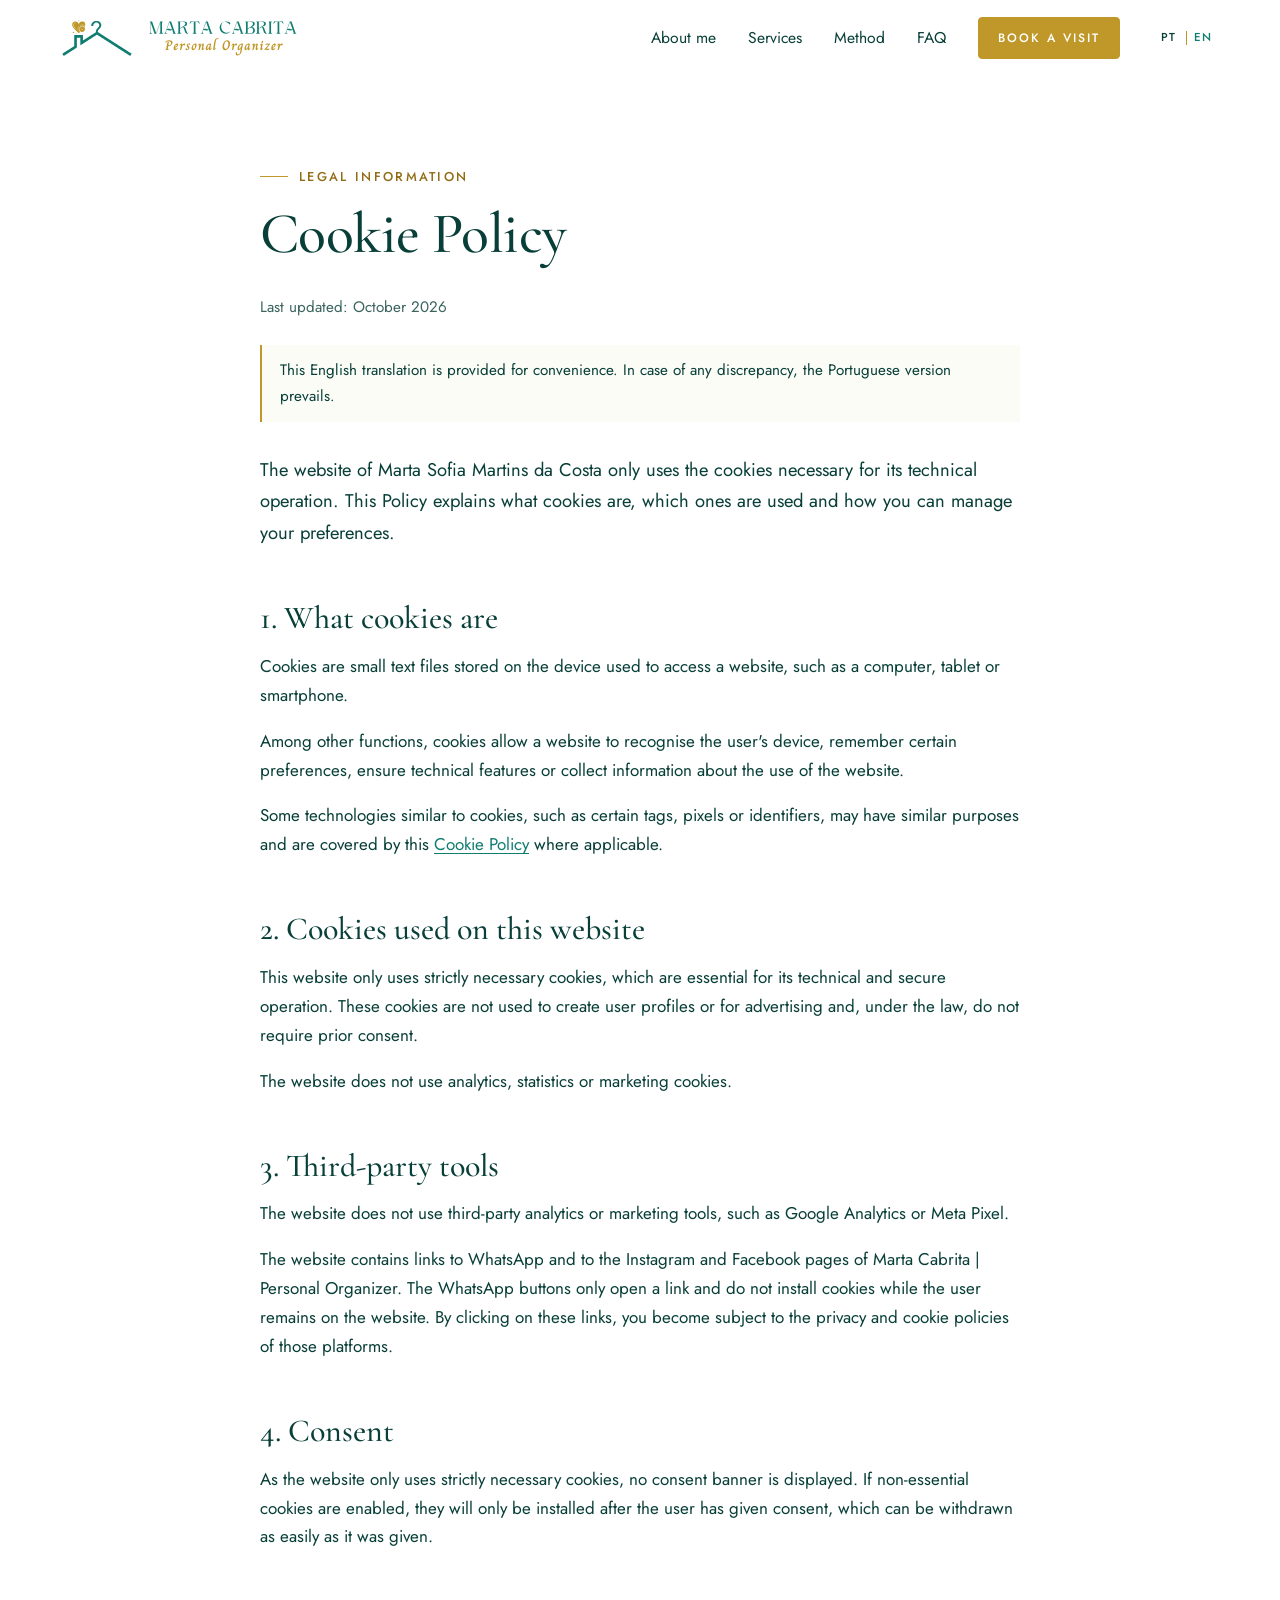
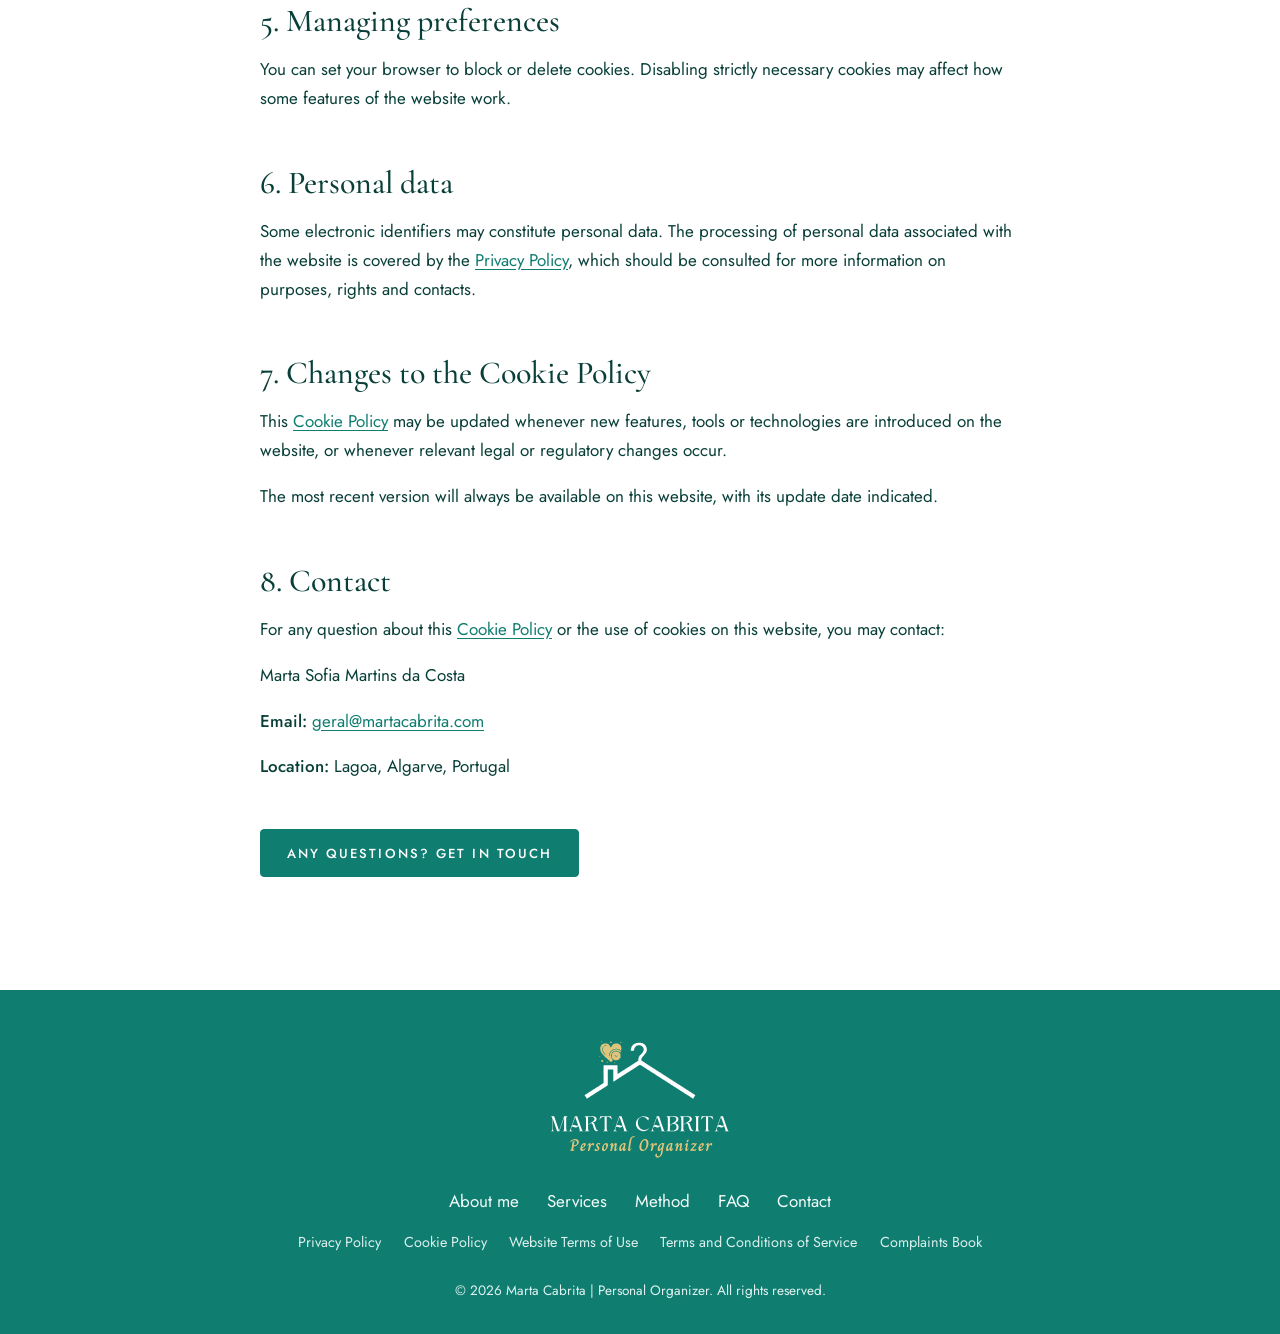
==== commit dd9f5017: "Add files via upload" ====
--- a/cookies.html
+++ b/cookies.html
@@ -632,7 +632,11 @@
 .site-footer .copyright { opacity: .92; }
 .btn:hover { --bg: var(--aqua-700); box-shadow: 0 8px 22px rgb(15 125 112 / .32); }
 .btn-whatsapp:hover { --bg: var(--aqua-700); }
-  </style>
+  
+/* Botões de marcação em dourado */
+.btn.btn-gold, .btn.btn-whatsapp { --bg: #BF9829; border-color: #BF9829; color: #fff; }
+.btn.btn-gold:hover, .btn.btn-whatsapp:hover { --bg: #926C15; border-color: #926C15; color: #fff; box-shadow: 0 8px 22px rgb(146 108 21 / .3); }
+</style>
   <!-- Pré-carrega a outra página para a navegação ser instantânea -->
   <script type="speculationrules">{"prerender":[{"where":{"href_matches":"*index.html*"},"eagerness":"moderate"}]}</script>
   <link rel="prefetch" href="index.html">
@@ -658,7 +662,7 @@
           <li><a data-i18n="k4" href="index.html#servicos">Serviços</a></li>
           <li><a data-i18n="k5" href="index.html#metodo">Método</a></li>
           <li><a data-i18n="k6" href="index.html#faq">FAQ</a></li>
-          <li><a data-i18n="k7" data-i18n-href="wa_book" class="btn btn-small" href="https://wa.me/351927835160?text=Ol%C3%A1%20Marta%2C%20gostaria%20de%20marcar%20uma%20visita." rel="noopener" target="_blank">Marcar visita</a></li>
+          <li><a data-i18n="k7" data-i18n-href="wa_book" class="btn btn-small btn-gold" href="https://wa.me/351927835160?text=Ol%C3%A1%20Marta%2C%20gostaria%20de%20marcar%20uma%20visita." rel="noopener" target="_blank">Marcar visita</a></li>
           <li class="lang-item">
             <div class="lang-switch" role="group" aria-label="Idioma">
               <button type="button" lang="pt" data-lang="pt" aria-pressed="true" title="Português">PT</button>
